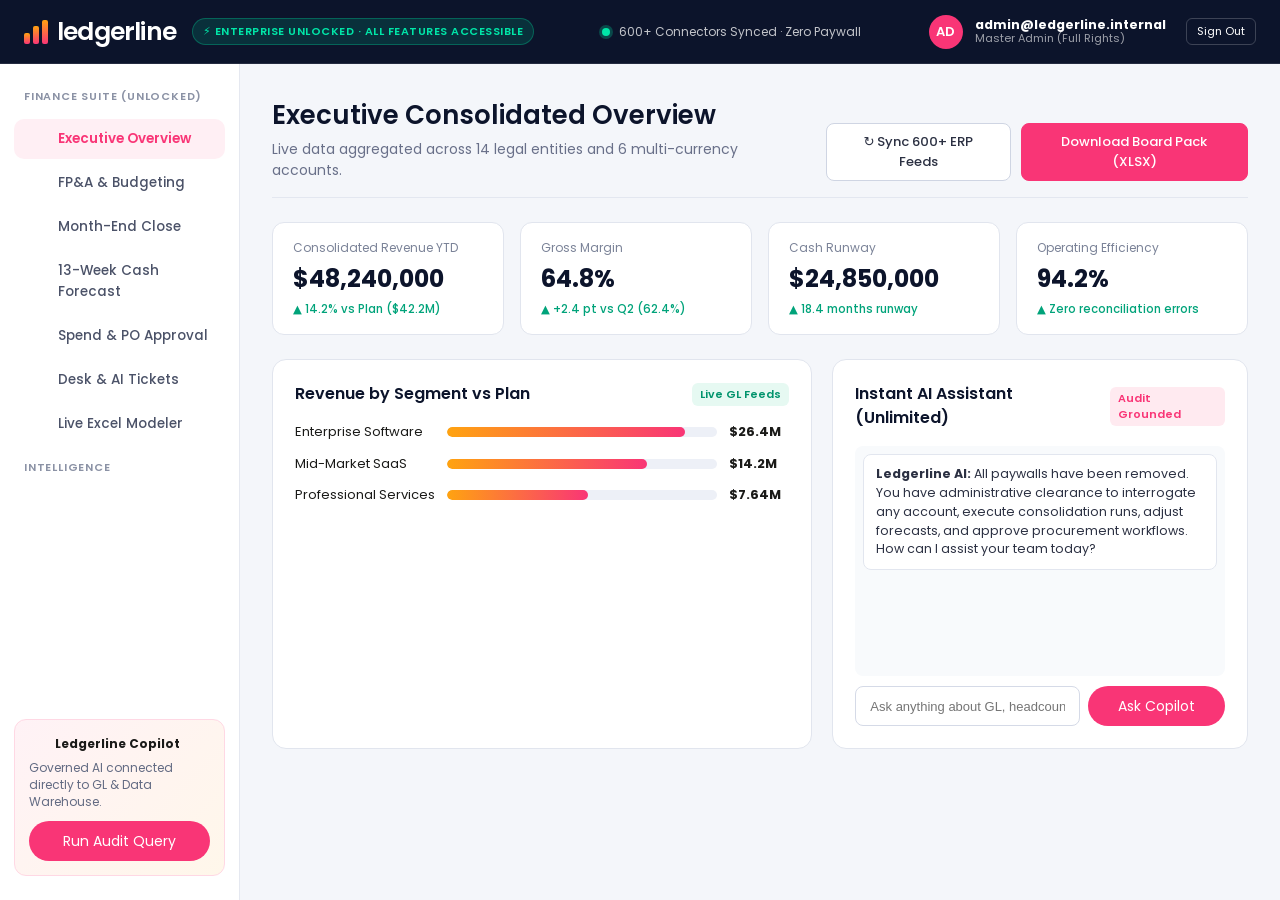
==== app.html @ 29e180e6 "Add full unlocked enterprise workspace without paywalls and provide direct instant login access" ====
<!DOCTYPE html>
<html lang="en">
<head>
  <meta charset="UTF-8" />
  <meta name="viewport" content="width=device-width, initial-scale=1" />
  <title>Ledgerline FinanceOS — Enterprise Workspace</title>
  <link rel="preconnect" href="https://fonts.googleapis.com" />
  <link rel="preconnect" href="https://fonts.gstatic.com" crossorigin />
  <link href="https://fonts.googleapis.com/css2?family=Poppins:wght@300;400;500;600;700&display=swap" rel="stylesheet" />
  <link rel="stylesheet" href="styles.css" />
  <link rel="stylesheet" href="app.css" />
</head>
<body class="app-page">

<!-- ============ APP TOP BAR ============ -->
<header class="app-topbar">
  <div class="app-topbar__left">
    <a href="index.html" class="logo logo--light">
      <span class="logo__mark" aria-hidden="true"><i></i><i></i><i></i></span>
      <span class="logo__word">ledgerline</span>
    </a>
    <span class="unlocked-pill">⚡ ENTERPRISE UNLOCKED · ALL FEATURES ACCESSIBLE</span>
  </div>
  <div class="app-topbar__center">
    <div class="live-status"><i class="pulse-dot"></i> 600+ Connectors Synced · Zero Paywall</div>
  </div>
  <div class="app-topbar__right">
    <div class="user-chip">
      <span class="user-chip__avatar">AD</span>
      <div class="user-chip__details">
        <strong id="userDisplayName">admin@ledgerline.internal</strong>
        <small>Master Admin (Full Rights)</small>
      </div>
      <button class="btn-logout" id="btnLogout" title="Switch User">Sign Out</button>
    </div>
  </div>
</header>

<!-- ============ APP CONTAINER ============ -->
<div class="app-shell">
  <!-- SIDEBAR -->
  <aside class="app-shell__sidebar">
    <div class="sidebar-section-title">FINANCE SUITE (UNLOCKED)</div>
    <ul class="nav-links">
      <li class="is-active" data-tab="overview">
        <svg class="ico"><use href="#i-grid"/></svg>
        <span>Executive Overview</span>
      </li>
      <li data-tab="fpa">
        <svg class="ico"><use href="#i-trend"/></svg>
        <span>FP&A & Budgeting</span>
      </li>
      <li data-tab="close">
        <svg class="ico"><use href="#i-checklist"/></svg>
        <span>Month-End Close</span>
      </li>
      <li data-tab="cash">
        <svg class="ico"><use href="#i-wallet"/></svg>
        <span>13-Week Cash Forecast</span>
      </li>
      <li data-tab="spend">
        <svg class="ico"><use href="#i-card"/></svg>
        <span>Spend & PO Approval</span>
      </li>
      <li data-tab="desk">
        <svg class="ico"><use href="#i-inbox"/></svg>
        <span>Desk & AI Tickets</span>
      </li>
      <li data-tab="excel">
        <svg class="ico"><use href="#i-table"/></svg>
        <span>Live Excel Modeler</span>
      </li>
    </ul>

    <div class="sidebar-section-title">INTELLIGENCE</div>
    <div class="ai-sidecard">
      <div class="ai-sidecard__header">
        <svg class="ico ico--pink"><use href="#i-spark"/></svg>
        <strong>Ledgerline Copilot</strong>
      </div>
      <p>Governed AI connected directly to GL & Data Warehouse.</p>
      <button class="btn btn--primary btn--sm btn--block" id="btnSideAiQuery">Run Audit Query</button>
    </div>
  </aside>

  <!-- MAIN WORKSPACE -->
  <main class="app-shell__content" id="appMainArea">

    <!-- TAB 1: EXECUTIVE OVERVIEW -->
    <section class="tab-panel is-active" id="panel-overview">
      <div class="panel-header">
        <div>
          <h2>Executive Consolidated Overview</h2>
          <p class="subtitle">Live data aggregated across 14 legal entities and 6 multi-currency accounts.</p>
        </div>
        <div class="panel-header__actions">
          <button class="action-btn" id="btnSimulateSync">↻ Sync 600+ ERP Feeds</button>
          <button class="action-btn action-btn--primary" id="btnExportBoardPack">Download Board Pack (XLSX)</button>
        </div>
      </div>

      <!-- KPI METRICS -->
      <div class="kpi-banner">
        <div class="kpi-card">
          <span class="kpi-card__label">Consolidated Revenue YTD</span>
          <div class="kpi-card__val" id="kpiRevenue">$48,240,000</div>
          <span class="kpi-card__delta up">▲ 14.2% vs Plan ($42.2M)</span>
        </div>
        <div class="kpi-card">
          <span class="kpi-card__label">Gross Margin</span>
          <div class="kpi-card__val" id="kpiMargin">64.8%</div>
          <span class="kpi-card__delta up">▲ +2.4 pt vs Q2 (62.4%)</span>
        </div>
        <div class="kpi-card">
          <span class="kpi-card__label">Cash Runway</span>
          <div class="kpi-card__val" id="kpiCash">$24,850,000</div>
          <span class="kpi-card__delta up">▲ 18.4 months runway</span>
        </div>
        <div class="kpi-card">
          <span class="kpi-card__label">Operating Efficiency</span>
          <div class="kpi-card__val">94.2%</div>
          <span class="kpi-card__delta up">▲ Zero reconciliation errors</span>
        </div>
      </div>

      <!-- WORKBENCH CARDS -->
      <div class="workbench-grid">
        <div class="dash-card">
          <div class="dash-card__header">
            <h3>Revenue by Segment vs Plan</h3>
            <span class="tag tag--green">Live GL Feeds</span>
          </div>
          <div class="chart-canvas" id="overviewChartArea">
            <div class="bar-row">
              <span>Enterprise Software</span>
              <div class="track"><div class="fill" style="width: 88%;"></div></div>
              <b>$26.4M</b>
            </div>
            <div class="bar-row">
              <span>Mid-Market SaaS</span>
              <div class="track"><div class="fill" style="width: 74%;"></div></div>
              <b>$14.2M</b>
            </div>
            <div class="bar-row">
              <span>Professional Services</span>
              <div class="track"><div class="fill" style="width: 52%;"></div></div>
              <b>$7.64M</b>
            </div>
          </div>
        </div>

        <div class="dash-card">
          <div class="dash-card__header">
            <h3>Instant AI Assistant (Unlimited)</h3>
            <span class="tag tag--pink">Audit Grounded</span>
          </div>
          <div class="copilot-box">
            <div class="copilot-box__history" id="copilotHistory">
              <div class="chat-msg chat-msg--assistant">
                <strong>Ledgerline AI:</strong> All paywalls have been removed. You have administrative clearance to interrogate any account, execute consolidation runs, adjust forecasts, and approve procurement workflows. How can I assist your team today?
              </div>
            </div>
            <form class="copilot-box__input" id="copilotForm">
              <input type="text" id="copilotPrompt" placeholder="Ask anything about GL, headcount, cash or margin variance..." />
              <button type="submit" class="btn btn--primary btn--sm">Ask Copilot</button>
            </form>
          </div>
        </div>
      </div>
    </section>

    <!-- TAB 2: FP&A -->
    <section class="tab-panel" id="panel-fpa">
      <div class="panel-header">
        <div>
          <h2>FP&A & Scenario Modeling</h2>
          <p class="subtitle">Run real-time what-if driver simulations without breaking Excel models.</p>
        </div>
        <div class="panel-header__actions">
          <button class="action-btn action-btn--primary" id="btnRunScenario">Run New Driver Scenario</button>
        </div>
      </div>

      <div class="dash-card">
        <h3>Driver-Based Scenario Engine</h3>
        <div class="scenario-controls">
          <div class="control-group">
            <label>Headcount Growth Rate: <b id="valHeadcount">15%</b></label>
            <input type="range" min="0" max="50" value="15" id="sliderHeadcount" />
          </div>
          <div class="control-group">
            <label>Enterprise Churn (Annual): <b id="valChurn">4.5%</b></label>
            <input type="range" min="1" max="15" value="4.5" step="0.5" id="sliderChurn" />
          </div>
          <div class="control-group">
            <label>CAC Payback Adjustment: <b id="valCac">9 Mo</b></label>
            <input type="range" min="3" max="24" value="9" id="sliderCac" />
          </div>
        </div>

        <div class="scenario-result-box" id="scenarioResultBox">
          <div class="res-item">
            <span>Projected Annual Net ARR:</span>
            <strong id="resArr">$54,200,000</strong>
          </div>
          <div class="res-item">
            <span>Estimated Ending Cash:</span>
            <strong id="resCash">$28,140,000</strong>
          </div>
          <div class="res-item">
            <span>EBITDA Margin:</span>
            <strong id="resEbitda" class="up">26.8%</strong>
          </div>
        </div>
      </div>
    </section>

    <!-- TAB 3: MONTH-END CLOSE -->
    <section class="tab-panel" id="panel-close">
      <div class="panel-header">
        <div>
          <h2>Month-End Close Command Center</h2>
          <p class="subtitle">Track task dependencies, automated balance reconciliation, and auditor signoffs.</p>
        </div>
        <button class="action-btn action-btn--primary" id="btnMarkAllClose">Approve All Pending Tasks</button>
      </div>

      <div class="dash-card">
        <div class="close-progress-bar">
          <div class="close-progress-bar__fill" id="closeBarFill" style="width: 82%;"></div>
        </div>
        <p class="close-status-text" id="closeStatusText"><strong>82% Completed</strong> — 41 of 50 activities reconciled</p>

        <table class="data-table" id="tableClose">
          <thead>
            <tr>
              <th>Task Description</th>
              <th>Owner</th>
              <th>System</th>
              <th>Status</th>
              <th>Action</th>
            </tr>
          </thead>
          <tbody>
            <tr>
              <td>Bank Account Reconciliation (JPMorgan & Barclays)</td>
              <td>Alex Morgan</td>
              <td>NetSuite / Plaid</td>
              <td><span class="badge-status badge-status--done">Reconciled</span></td>
              <td><button class="btn-tbl-action" disabled>Completed</button></td>
            </tr>
            <tr>
              <td>Intercompany Elimination Entry (#IC-2026-9)</td>
              <td>Elena Gomez</td>
              <td>Global ERP</td>
              <td><span class="badge-status badge-status--pending">Pending Signoff</span></td>
              <td><button class="btn-tbl-action btn-approve-task">Sign Off</button></td>
            </tr>
            <tr>
              <td>Deferred Revenue Waterfalls & Recognition</td>
              <td>Sarah Jenkins</td>
              <td>Salesforce Billing</td>
              <td><span class="badge-status badge-status--pending">Review Needed</span></td>
              <td><button class="btn-tbl-action btn-approve-task">Sign Off</button></td>
            </tr>
            <tr>
              <td>Fixed Assets & Depreciation Posting</td>
              <td>David Chen</td>
              <td>Workday</td>
              <td><span class="badge-status badge-status--done">Reconciled</span></td>
              <td><button class="btn-tbl-action" disabled>Completed</button></td>
            </tr>
          </tbody>
        </table>
      </div>
    </section>

    <!-- TAB 4: 13-WEEK CASH -->
    <section class="tab-panel" id="panel-cash">
      <div class="panel-header">
        <div>
          <h2>13-Week Direct Cash Flow Forecast</h2>
          <p class="subtitle">Daily aggregated bank balances with predictive AR/AP liquidation schedules.</p>
        </div>
        <button class="action-btn" id="btnSyncBanks">Refresh Open Banking Feeds</button>
      </div>

      <div class="dash-card">
        <table class="data-table">
          <thead>
            <tr>
              <th>Entity / Bank Account</th>
              <th>Currency</th>
              <th>Available Cash</th>
              <th>Week +4 Projected</th>
              <th>Week +13 Projected</th>
            </tr>
          </thead>
          <tbody>
            <tr>
              <td>US Operating Account (JPMorgan Chase)</td>
              <td>USD</td>
              <td>$14,210,000</td>
              <td>$15,800,000</td>
              <td>$18,450,000</td>
            </tr>
            <tr>
              <td>UK & EMEA Treasury (Barclays Commercial)</td>
              <td>GBP (£)</td>
              <td>£5,420,000</td>
              <td>£5,180,000</td>
              <td>£6,100,000</td>
            </tr>
            <tr>
              <td>APAC Operational Clearing (HSBC SG)</td>
              <td>SGD</td>
              <td>$4,150,000</td>
              <td>$4,300,000</td>
              <td>$4,800,000</td>
            </tr>
            <tr class="highlight-row">
              <td><strong>Consolidated Net Liquidity</strong></td>
              <td><strong>USD Equivalent</strong></td>
              <td><strong>$24,850,000</strong></td>
              <td><strong>$26,240,000</strong></td>
              <td><strong>$30,120,000</strong></td>
            </tr>
          </tbody>
        </table>
      </div>
    </section>

    <!-- TAB 5: SPEND & POs -->
    <section class="tab-panel" id="panel-spend">
      <div class="panel-header">
        <div>
          <h2>Spend Management & PO Control</h2>
          <p class="subtitle">Real-time budget impact check before procurement commits funds.</p>
        </div>
        <button class="action-btn action-btn--primary" id="btnCreatePO">+ Create Purchase Requisition</button>
      </div>

      <div class="dash-card">
        <table class="data-table" id="tableSpend">
          <thead>
            <tr>
              <th>Requisition / Vendor</th>
              <th>Department</th>
              <th>Amount</th>
              <th>Budget Impact</th>
              <th>Approval</th>
            </tr>
          </thead>
          <tbody>
            <tr>
              <td>AWS Annual Reserved Instances Renewal</td>
              <td>Infrastructure</td>
              <td>$84,000</td>
              <td>72% of Q4 Allocation</td>
              <td><button class="action-btn action-btn--sm btn-po-approve">Approve PO</button></td>
            </tr>
            <tr>
              <td>Dreamforce 2026 Sponsorship Package</td>
              <td>Marketing</td>
              <td>$28,500</td>
              <td>91% of Q4 Allocation</td>
              <td><button class="action-btn action-btn--sm btn-po-approve">Approve PO</button></td>
            </tr>
            <tr>
              <td>MacBook Pro M-Series Engineering Refresh (12 units)</td>
              <td>IT Systems</td>
              <td>$29,400</td>
              <td>45% of Q4 Allocation</td>
              <td><button class="action-btn action-btn--sm btn-po-approve">Approve PO</button></td>
            </tr>
          </tbody>
        </table>
      </div>
    </section>

    <!-- TAB 6: DESK -->
    <section class="tab-panel" id="panel-desk">
      <div class="panel-header">
        <div>
          <h2>Ledgerline Desk (AI Finance Service Desk)</h2>
          <p class="subtitle">Incoming stakeholder requests auto-mapped to GL data with pre-drafted replies.</p>
        </div>
      </div>

      <div class="dash-card">
        <div class="ticket-view">
          <div class="ticket-list">
            <div class="ticket-item is-selected" data-ticket="1">
              <strong>#T-1082: Travel Budget for Sales EMEA</strong>
              <small>From: Maya Lin · 12 mins ago</small>
            </div>
            <div class="ticket-item" data-ticket="2">
              <strong>#T-1083: Vendor Payment Confirmation #8821</strong>
              <small>From: CloudScale Inc · 40 mins ago</small>
            </div>
            <div class="ticket-item" data-ticket="3">
              <strong>#T-1084: Q4 Headcount Quota Status</strong>
              <small>From: VP Engineering · 2 hours ago</small>
            </div>
          </div>
          <div class="ticket-detail" id="ticketDetailArea">
            <h3>#T-1082: Travel Budget for Sales EMEA</h3>
            <p><strong>Query:</strong> "Hey finance team, can I get a breakdown of our EMEA sales travel burn through Q3 so far?"</p>
            <div class="ai-draft-box">
              <span class="ai-draft-badge"><svg class="ico"><use href="#i-spark"/></svg> AI-Drafted Response (Grounded in NetSuite GL)</span>
              <p>Hi Maya, your EMEA Sales travel expenditure through Q3 is <strong>$142,380</strong>, which represents <strong>94% of planned pacing</strong>. The largest drivers were the London executive retreat ($38K) and Munich conference attendance ($27K). Your remaining budget balance through year-end is <strong>$57,620</strong>.</p>
              <button class="btn btn--primary btn--sm" id="btnSendTicket">Approve & Send to Slack/Email</button>
            </div>
          </div>
        </div>
      </div>
    </section>

    <!-- TAB 7: LIVE EXCEL MODELER -->
    <section class="tab-panel" id="panel-excel">
      <div class="panel-header">
        <div>
          <h2>Excel Live Bi-Directional Modeling</h2>
          <p class="subtitle">Edit values directly below to demonstrate bi-directional sync with the cloud ledger.</p>
        </div>
        <button class="action-btn action-btn--primary" id="btnSimulateExcelSave">Commit Changes to Ledger</button>
      </div>

      <div class="dash-card">
        <div class="excel-sim-grid">
          <div class="grid-row grid-row--header">
            <div>Line Item</div>
            <div>Actual (Q1)</div>
            <div>Actual (Q2)</div>
            <div>Forecast (Q3)</div>
            <div>Forecast (Q4)</div>
            <div>Variance</div>
          </div>
          <div class="grid-row">
            <div>Enterprise Subscriptions</div>
            <div><input type="text" value="$9,800,000" class="xl-cell" /></div>
            <div><input type="text" value="$10,400,000" class="xl-cell" /></div>
            <div><input type="text" value="$11,800,000" class="xl-cell" /></div>
            <div><input type="text" value="$13,200,000" class="xl-cell" /></div>
            <div class="up">+14.2%</div>
          </div>
          <div class="grid-row">
            <div>Professional Services</div>
            <div><input type="text" value="$1,200,000" class="xl-cell" /></div>
            <div><input type="text" value="$1,500,000" class="xl-cell" /></div>
            <div><input type="text" value="$1,650,000" class="xl-cell" /></div>
            <div><input type="text" value="$1,800,000" class="xl-cell" /></div>
            <div class="up">+5.8%</div>
          </div>
          <div class="grid-row">
            <div>Sales & Marketing Spend</div>
            <div><input type="text" value="($3,400,000)" class="xl-cell" /></div>
            <div><input type="text" value="($3,800,000)" class="xl-cell" /></div>
            <div><input type="text" value="($4,100,000)" class="xl-cell" /></div>
            <div><input type="text" value="($4,200,000)" class="xl-cell" /></div>
            <div class="down">-2.1%</div>
          </div>
        </div>
      </div>
    </section>

  </main>
</div>

<!-- ============ TOAST NOTIFICATION ============ -->
<div class="toast" id="appToast">Operation Successful</div>

<script src="app.js"></script>
</body>
</html>
---- styles.css ----
/* ==========================================================================
   Ledgerline — FinanceOS style landing page
   ========================================================================== */
:root {
  --pink: #f93576;
  --pink-dark: #c90345;
  --orange: #ffa310;
  --navy: #0c142b;
  --navy-2: #0d142a;
  --ink: #1a1a18;
  --muted: #5a5a6e;
  --cream: #fff9ec;
  --line: #e9e9e9;
  --font: "Poppins", system-ui, -apple-system, "Segoe UI", Roboto, "Helvetica Neue", Arial, sans-serif;
}

*, *::before, *::after { box-sizing: border-box; }
html { scroll-behavior: smooth; }
body { margin: 0; font-family: var(--font); color: var(--ink); background: #fff; -webkit-font-smoothing: antialiased; line-height: 1.5; }
img { max-width: 100%; display: block; }
a { color: inherit; }
button { font-family: inherit; }
h1, h2, h3 { font-weight: 400; }

.container { max-width: 1280px; margin: 0 auto; padding-inline: clamp(20px, 5vw, 80px); }
.skip-link { position: absolute; left: -9999px; top: 8px; background: #fff; padding: 8px 14px; z-index: 2000; }
.skip-link:focus { left: 8px; }

.ico { width: 20px; height: 20px; fill: none; stroke: currentColor; stroke-width: 2; stroke-linecap: round; stroke-linejoin: round; flex-shrink: 0; }
.ico--sm { width: 14px; height: 14px; }
.ico--pink { color: var(--pink); }
.muted { color: #8a8a99; font-size: 11px; }
.up { color: #00a37a; }
.down { color: #e5484d; }
.accent { color: var(--pink); }

/* ---------- Logo ---------- */
.logo { display: inline-flex; align-items: center; gap: 9px; text-decoration: none; color: var(--navy); }
.logo__mark { display: inline-flex; align-items: flex-end; gap: 3px; height: 24px; }
.logo__mark i { display: block; width: 6px; border-radius: 2px; background: linear-gradient(180deg, var(--orange), var(--pink)); }
.logo__mark i:nth-child(1) { height: 45%; }
.logo__mark i:nth-child(2) { height: 75%; }
.logo__mark i:nth-child(3) { height: 100%; }
.logo__mark--sm { height: 14px; gap: 2px; }
.logo__mark--sm i { width: 4px; }
.logo__word { font-size: 25px; font-weight: 600; letter-spacing: -.8px; }
.logo--light { color: #fff; }

/* ---------- Buttons ---------- */
.btn { display: inline-flex; align-items: center; justify-content: center; gap: 14px; border-radius: 55px; font-size: 16px; line-height: 1.3; min-width: 206px; text-decoration: none; cursor: pointer; transition: transform .3s ease, box-shadow .3s ease, background-color .3s ease, border-color .3s ease; border: 0; }
.btn--primary { background: var(--pink); color: #fff; padding: 14px 32px; }
.btn--primary .ico { transition: transform .3s ease; }
.btn--primary:hover { transform: translateY(-2px); box-shadow: 0 10px 24px -6px rgba(249, 53, 118, .5); }
.btn--primary:hover .ico { transform: translateX(4px); }
.btn--secondary { background: transparent; color: #fff; border: 1px solid rgba(255,255,255,.5); padding: 13px 32px; }
.btn--secondary:hover { background: rgba(255,255,255,.08); border-color: #fff; transform: translateY(-2px); }
.btn--sm { min-width: 0; font-size: 14px; padding: 11px 30px; gap: 8px; }
.btn--block { width: 100%; }

.pill-link { display: inline-flex; align-items: center; gap: 8px; padding: 9px 24px; border: 1px solid var(--pink); border-radius: 9999px; color: var(--pink); font-size: 16px; line-height: 1.6; text-decoration: none; transition: background-color .2s ease, color .2s ease; }
.pill-link:hover { background: var(--pink); color: #fff; }

.dots { display: inline-flex; gap: 6px; }
.dots i { width: 10px; height: 10px; border-radius: 50%; background: #ff5f57; }
.dots i:nth-child(2) { background: #febc2e; }
.dots i:nth-child(3) { background: #28c840; }

/* ==========================================================================
   HEADER
   ========================================================================== */
.site-header { position: sticky; top: 0; z-index: 999; background: #fff; transition: box-shadow .25s ease; }
.site-header.is-scrolled { box-shadow: 0 2px 7px 0 rgba(133, 136, 156, .25); }
.header__inner { display: flex; align-items: center; gap: 24px; height: 76px; }
.main-nav { flex: 1; display: flex; justify-content: center; }
.nav-menu { list-style: none; margin: 0; padding: 0; display: flex; gap: 4px; }
.nav-item { position: relative; }
.nav-link { display: inline-flex; align-items: center; gap: 4px; padding: 26px 14px; font-size: 15px; color: var(--navy); text-decoration: none; background: none; border: 0; cursor: pointer; transition: color .2s; }
.nav-link .ico { width: 14px; height: 14px; transition: transform .2s; }
.nav-item:hover > .nav-link, .nav-item:focus-within > .nav-link { color: var(--pink); }
.nav-item:hover > .nav-link .ico, .nav-item:focus-within > .nav-link .ico { transform: rotate(180deg); }

.mega { position: absolute; top: calc(100% - 6px); left: 50%; transform: translate(-50%, 8px); opacity: 0; visibility: hidden; transition: opacity .2s ease, transform .2s ease, visibility .2s; background: #fff; border-radius: 18px; box-shadow: 0 24px 60px -12px rgba(12, 20, 43, .22), 0 0 0 1px rgba(12,20,43,.05); padding: 28px; display: flex; gap: 36px; z-index: 50; }
.nav-item:hover > .mega, .nav-item:focus-within > .mega { opacity: 1; visibility: visible; transform: translate(-50%, 0); }
.mega__col { min-width: 220px; }
.mega__col--wide ul { display: grid; grid-template-columns: repeat(2, minmax(220px, 1fr)); column-gap: 12px; }
.mega__title { font-size: 12px; text-transform: uppercase; letter-spacing: 1px; color: #9a9a93; margin: 0 0 12px 10px; font-weight: 500; }
.mega ul { list-style: none; margin: 0; padding: 0; }
.mega a { display: flex; align-items: center; gap: 12px; padding: 9px 10px; border-radius: 10px; text-decoration: none; color: var(--navy); font-size: 14px; transition: background-color .15s; }
.mega a:hover { background: #fff4f7; }
.mega a:hover .mega__ico { background: var(--pink); color: #fff; }
.mega__ico { width: 34px; height: 34px; border-radius: 9px; background: #fff0f5; color: var(--pink); display: grid; place-items: center; flex-shrink: 0; transition: background-color .15s, color .15s; }
.mega__ico .ico { width: 18px; height: 18px; }
.mega__txt { display: flex; flex-direction: column; }
.mega__txt small { color: #7a7a86; font-size: 12px; line-height: 1.4; margin-top: 2px; max-width: 250px; }

.header__actions { display: flex; align-items: center; gap: 14px; }
.icon-btn { width: 40px; height: 40px; border-radius: 50%; border: 0; background: transparent; color: var(--navy); display: grid; place-items: center; cursor: pointer; transition: background-color .2s; }
.icon-btn:hover { background: #f4f4f7; }
.search { position: relative; display: flex; align-items: center; }
.search__form { position: absolute; right: 44px; width: 0; overflow: hidden; transition: width .3s ease; }
.search.is-open .search__form { width: 220px; }
.search__form input { width: 220px; border: 1px solid #ddd; border-radius: 999px; padding: 9px 16px; font-family: inherit; font-size: 14px; outline: none; }
.search__form input:focus { border-color: var(--pink); }
.login-link { font-size: 15px; color: var(--navy); text-decoration: none; }
.login-link:hover { color: var(--pink); }
.btn-demo { background: var(--pink); color: #fff; text-decoration: none; padding: 10px 22px; border-radius: 999px; font-size: 14px; white-space: nowrap; transition: background-color .2s, transform .2s; }
.btn-demo:hover { background: var(--pink-dark); transform: translateY(-1px); }
.menu-toggle { display: none; }
.nav-mobile-actions { display: none; }

/* ==========================================================================
   HERO
   ========================================================================== */
.hero { background: #fff; text-align: center; overflow: hidden; }
.hero__dark { --mx: -300px; --my: -300px; --glow: 0; position: relative; isolation: isolate; background: var(--navy); padding-top: 20px; }
.hero__dark::before { content: ""; position: absolute; inset: 0; pointer-events: none; z-index: 0; background-image: radial-gradient(circle, rgba(255,255,255,.12) 1px, transparent 1.3px); background-size: 15px 15px; }
.hero__glow { position: absolute; inset: 0; pointer-events: none; z-index: 0; opacity: var(--glow); transition: opacity .4s ease;
  -webkit-mask: radial-gradient(circle, #000 1.3px, transparent 1.7px) top left / 15px 15px repeat;
          mask: radial-gradient(circle, #000 1.3px, transparent 1.7px) top left / 15px 15px repeat; }
.hero__glow-plus, .hero__glow-cross { position: absolute; inset: 0;
  -webkit-mask: radial-gradient(ellipse var(--arm) var(--thick) at var(--mx) var(--my), #000 0, rgba(0,0,0,.45) 55%, transparent 80%), radial-gradient(ellipse var(--thick) var(--arm) at var(--mx) var(--my), #000 0, rgba(0,0,0,.45) 55%, transparent 80%);
          mask: radial-gradient(ellipse var(--arm) var(--thick) at var(--mx) var(--my), #000 0, rgba(0,0,0,.45) 55%, transparent 80%), radial-gradient(ellipse var(--thick) var(--arm) at var(--mx) var(--my), #000 0, rgba(0,0,0,.45) 55%, transparent 80%); }
.hero__glow-plus { --arm: 105px; --thick: 26px; }
.hero__glow-cross { --arm: 64px; --thick: 22px; transform: rotate(45deg); transform-origin: var(--mx) var(--my); }
.hero__glow-arm { position: absolute; inset: 0; display: block; background: linear-gradient(90deg, rgba(249,53,118,.95), rgba(255,163,16,.95), rgba(249,53,118,.95)); }

.hero__inner { position: relative; z-index: 1; padding-top: 56px; }
.hero__eyebrow { color: var(--pink); font-size: 14px; font-weight: 600; letter-spacing: .2px; margin: 0 0 16px; }
.hero__title { color: #fff; font-size: 64px; font-weight: 400; line-height: 1.04; margin: 0 auto; max-width: 720px; letter-spacing: -1.2px; }
.hero__subhead { color: rgba(255,255,255,.85); font-size: 17px; line-height: 1.4; margin: 16px auto 0; max-width: 576px; }
.hero__cta-wrap { display: flex; flex-wrap: wrap; justify-content: center; align-items: center; gap: 16px; margin-top: 40px; }

.trust-badges { display: flex; flex-wrap: wrap; align-items: center; justify-content: center; gap: 40px; margin-top: 40px; }
.trust-badges--left { justify-content: flex-start; gap: 24px; margin-top: 28px; }
.trust-badge { display: flex; align-items: center; gap: 10px; }
.tb-logo { display: inline-flex; align-items: center; gap: 6px; color: #fff; font-weight: 600; font-size: 15px; }
.tb-logo--g2 { width: 34px; height: 34px; border-radius: 50%; background: #ff492c; justify-content: center; font-size: 14px; font-weight: 700; }
.tb-meta { display: flex; flex-direction: column; align-items: flex-start; gap: 2px; }
.tb-text { color: rgba(255,255,255,.85); font-size: 12px; line-height: 1.3; }
.tb-stars { display: inline-flex; gap: 1px; }
.tb-stars .ico { width: 13px; height: 13px; color: #ffb21d; }
.tb-stars .ico.half { color: rgba(255,255,255,.3); }
.trust-badge--ms { gap: 8px; }
.ms-squares { display: grid; grid-template-columns: 11px 11px; gap: 2px; }
.ms-squares i { width: 11px; height: 11px; background: #f25022; }
.ms-squares i:nth-child(2) { background: #7fba00; }
.ms-squares i:nth-child(3) { background: #00a4ef; }
.ms-squares i:nth-child(4) { background: #ffb900; }
.ms-text { display: flex; flex-direction: column; text-align: left; color: #fff; line-height: 1.1; }
.ms-text b { font-weight: 600; font-size: 14px; }
.ms-text small { font-size: 10px; color: rgba(255,255,255,.75); }

.hero__tour { position: relative; z-index: 1; margin-top: 56px; padding-bottom: 8px; background: linear-gradient(180deg, transparent 0, transparent 17%, #fff 17%); }
.hero__tour-wrap { position: relative; max-width: 92%; margin: 0 auto; border-radius: 14px; transition: transform .35s cubic-bezier(.2,.7,.2,1); }
.hero__tour-btn { position: absolute; left: 50%; top: 50%; transform: translate(-50%, -50%); box-shadow: 0 2.5px 11px rgba(0,0,0,.15); z-index: 3; }
.hero__tour-btn::before { content: ""; position: absolute; inset: -6px; border-radius: 999px; border: 2px solid rgba(249,53,118,.6); opacity: 0; z-index: -1; animation: tour-pulse 2.4s ease-out infinite; }
.hero__tour-wrap:hover .hero__tour-btn, .hero__tour-btn:hover { transform: translate(-50%, calc(-50% - 2px)); }
.hero__tour-wrap:hover .app { filter: saturate(.9) brightness(.97); }
@keyframes tour-pulse { 0% { opacity: .55; transform: scale(.92); } 70% { opacity: 0; transform: scale(1.18); } 100% { opacity: 0; } }

/* ---------- App mockup ---------- */
.app { background: #fff; border-radius: 14px; overflow: hidden; text-align: left; box-shadow: 0 30px 80px -20px rgba(12,20,43,.45), 0 0 0 1px rgba(12,20,43,.08); transition: filter .3s; font-size: 12px; }
.app__bar { display: flex; align-items: center; gap: 16px; height: 38px; padding: 0 16px; background: #f4f5f8; border-bottom: 1px solid #e7e8ee; }
.app__url { flex: 1; max-width: 420px; margin: 0 auto; background: #fff; border: 1px solid #e3e4ea; border-radius: 6px; padding: 3px 12px; font-size: 11px; color: #7a7d8c; text-align: center; white-space: nowrap; overflow: hidden; text-overflow: ellipsis; }
.app__body { display: grid; grid-template-columns: 190px 1fr; min-height: 560px; }
.app__side { background: var(--navy); color: rgba(255,255,255,.75); padding: 18px 12px; display: flex; flex-direction: column; }
.app__brand { display: flex; align-items: center; gap: 8px; color: #fff; font-weight: 600; font-size: 14px; padding: 0 8px 18px; }
.app__side ul { list-style: none; margin: 0; padding: 0; display: flex; flex-direction: column; gap: 2px; }
.app__side li { display: flex; align-items: center; gap: 10px; padding: 9px 10px; border-radius: 8px; font-size: 12.5px; }
.app__side li .ico { width: 16px; height: 16px; }
.app__side li.is-active { background: rgba(249,53,118,.16); color: #fff; }
.app__side li.is-active .ico { color: var(--pink); }
.app__side-ai { margin-top: auto; display: flex; align-items: center; gap: 8px; padding: 10px; border-radius: 10px; background: linear-gradient(90deg, rgba(249,53,118,.25), rgba(255,163,16,.18)); color: #fff; font-size: 12px; }
.app__side-ai .ico { width: 16px; height: 16px; }
.app__main { background: #f7f8fb; padding: 18px 20px; display: flex; flex-direction: column; gap: 14px; min-width: 0; }
.app__head { display: flex; justify-content: space-between; align-items: flex-end; gap: 12px; flex-wrap: wrap; }
.app__crumb { color: #8a8d9c; font-size: 11px; }
.app__title { font-size: 19px; font-weight: 500; color: var(--navy); }
.app__title span { font-size: 12px; color: #8a8d9c; font-weight: 400; margin-left: 6px; }
.app__filters { display: flex; gap: 6px; flex-wrap: wrap; }
.chip { background: #fff; border: 1px solid #e3e4ea; border-radius: 999px; padding: 4px 11px; font-size: 11px; color: #4a4f5a; }
.chip--pink { border-color: rgba(249,53,118,.4); color: var(--pink); background: #fff4f7; }
.kpis { display: grid; grid-template-columns: repeat(4, 1fr); gap: 12px; }
.kpi { position: relative; background: #fff; border: 1px solid #eceef3; border-radius: 12px; padding: 12px 14px 34px; display: flex; flex-direction: column; gap: 2px; overflow: hidden; }
.kpi__l { color: #8a8d9c; font-size: 11px; }
.kpi b { font-size: 20px; font-weight: 600; color: var(--navy); }
.kpi em { font-style: normal; font-size: 11px; font-weight: 500; }
.spark { position: absolute; left: 0; right: 0; bottom: 0; width: 100%; height: 30px; }
.spark polyline { fill: none; stroke: var(--pink); stroke-width: 2; vector-effect: non-scaling-stroke; }
.app__grid { display: grid; grid-template-columns: 1.6fr 1fr; gap: 12px; flex: 1; }
.panel { background: #fff; border: 1px solid #eceef3; border-radius: 12px; padding: 14px; display: flex; flex-direction: column; min-width: 0; }
.panel__head { display: flex; justify-content: space-between; align-items: center; margin-bottom: 10px; gap: 8px; }
.panel__head b { font-weight: 600; font-size: 12.5px; color: var(--navy); display: inline-flex; align-items: center; gap: 6px; }
.panel__head b .ico { width: 15px; height: 15px; }
.legend { display: inline-flex; align-items: center; gap: 6px; font-size: 10.5px; color: #8a8d9c; }
.lg { width: 8px; height: 8px; border-radius: 2px; display: inline-block; }
.lg--a { background: var(--pink); }
.lg--b { background: #d9dbe4; margin-left: 6px; }
.bars { flex: 1; display: flex; align-items: flex-end; gap: 8px; min-height: 150px; padding-top: 6px; border-bottom: 1px solid #eceef3; }
.bars .bar-g { flex: 1; display: flex; flex-direction: column; align-items: center; gap: 4px; height: 100%; justify-content: flex-end; }
.bars .bar-pair { display: flex; align-items: flex-end; gap: 2px; width: 100%; height: 100%; justify-content: center; }
.bars .bar-pair i { width: 42%; max-width: 12px; border-radius: 3px 3px 0 0; background: var(--pink); transform-origin: bottom; animation: grow .9s cubic-bezier(.2,.7,.2,1) backwards; }
.bars .bar-pair i.b { background: #d9dbe4; }
.bars .bar-g span { font-size: 9.5px; color: #9a9caa; }
@keyframes grow { from { transform: scaleY(0); } }
.donut-wrap { display: flex; align-items: center; gap: 16px; flex: 1; }
.donut { width: 110px; height: 110px; border-radius: 50%; flex-shrink: 0; display: grid; place-items: center; background: conic-gradient(#f93576 0 38%, #ffa310 38% 65%, #578aff 65% 86%, #00b386 86% 100%); position: relative; }
.donut::after { content: ""; position: absolute; inset: 18px; background: #fff; border-radius: 50%; }
.donut span { position: relative; z-index: 1; font-weight: 600; font-size: 13px; color: var(--navy); }
.donut-legend { list-style: none; margin: 0; padding: 0; display: flex; flex-direction: column; gap: 7px; font-size: 11.5px; color: #4a4f5a; flex: 1; }
.donut-legend li { display: flex; align-items: center; gap: 7px; }
.donut-legend i { width: 9px; height: 9px; border-radius: 3px; }
.donut-legend b { margin-left: auto; font-weight: 600; color: var(--navy); }
.mini-table { width: 100%; border-collapse: collapse; font-size: 11.5px; }
.mini-table th { text-align: left; font-weight: 500; color: #8a8d9c; padding: 5px 6px; border-bottom: 1px solid #eceef3; }
.mini-table td { padding: 6px; border-bottom: 1px solid #f2f3f6; color: #33384a; }
.mini-table th:not(:first-child), .mini-table td:not(:first-child) { text-align: right; }
.chat { display: flex; flex-direction: column; gap: 8px; }
.msg { border-radius: 12px; padding: 9px 12px; font-size: 12px; line-height: 1.5; max-width: 92%; }
.msg--user { align-self: flex-end; background: var(--navy); color: #fff; border-bottom-right-radius: 4px; }
.msg--ai { align-self: flex-start; background: #f5f6f9; color: #2a2f40; border-bottom-left-radius: 4px; }
.msg--ai ul { margin: 4px 0 4px; padding-left: 16px; }
.src { display: block; color: #8a8d9c; font-size: 10.5px; margin-top: 4px; }

/* ==========================================================================
   LOGOS MARQUEE
   ========================================================================== */
.logos { padding: 32px 0 60px; background: #fff; }
.logos__eyebrow { text-align: center; color: #9a9a93; font-size: 14px; margin: 0 0 24px; }
.marquee { position: relative; overflow: hidden; width: 100%; -webkit-mask-image: linear-gradient(90deg, transparent, #000 8%, #000 92%, transparent); mask-image: linear-gradient(90deg, transparent, #000 8%, #000 92%, transparent); }
.marquee__track { display: flex; width: max-content; animation: marquee 34s linear infinite; }
.marquee:hover .marquee__track { animation-play-state: paused; }
.marquee__set { display: flex; align-items: center; flex-shrink: 0; }
.wordmark { margin: 0 44px; color: #5f6170; opacity: .7; font-size: 22px; white-space: nowrap; display: inline-flex; align-items: center; gap: 8px; transition: opacity .2s; user-select: none; }
.wordmark:hover { opacity: 1; }
.wordmark .wm-dot { width: 22px; height: 22px; border-radius: 6px; background: currentColor; opacity: .85; }
.wordmark .wm-ring { width: 22px; height: 22px; border-radius: 50%; border: 4px solid currentColor; }
@keyframes marquee { from { transform: translateX(0); } to { transform: translateX(-50%); } }

/* ==========================================================================
   EXCEL
   ========================================================================== */
.excel { padding: 60px 0; }
.excel__inner { display: grid; grid-template-columns: minmax(0, 460px) minmax(0, 700px); justify-content: space-between; align-items: center; gap: 48px; }
.excel__h { color: var(--navy); font-size: 40px; line-height: 1.2; letter-spacing: -.8px; margin: 0; }
.excel__body { color: var(--navy); font-size: 16px; line-height: 1.6; margin: 30px 0 28px; }
.excel .pill-link { padding: 10px 25px; }
.excel__media { aspect-ratio: 16 / 10.5; border-radius: 13px; overflow: hidden; box-shadow: 0 24px 60px -24px rgba(12,20,43,.35), 0 0 0 1px rgba(12,20,43,.07); }
.xl { height: 100%; display: flex; flex-direction: column; background: #fff; font-size: 11px; }
.xl__title { background: #1e7145; color: #fff; display: flex; align-items: center; gap: 14px; padding: 8px 14px; font-size: 11.5px; }
.xl__ribbon { display: flex; gap: 2px; background: #f3f3f3; border-bottom: 1px solid #ddd; padding: 0 8px; }
.xl__ribbon span { padding: 7px 10px; color: #444; }
.xl__ribbon span.is-active { color: var(--pink); border-bottom: 2px solid var(--pink); font-weight: 600; background: #fff; }
.xl__formula { display: flex; align-items: center; gap: 10px; padding: 5px 10px; border-bottom: 1px solid #ddd; }
.xl__formula b { font-style: italic; color: #777; font-weight: 500; }
.xl__formula code { font-family: Consolas, Menlo, monospace; font-size: 11px; color: #1e7145; white-space: nowrap; overflow: hidden; text-overflow: ellipsis; }
.xl__body { flex: 1; display: grid; grid-template-columns: 1fr 190px; min-height: 0; }
.xl__sheet { overflow: hidden; display: grid; grid-template-columns: 26px 1.6fr repeat(4, 1fr); grid-auto-rows: 22px; font-variant-numeric: tabular-nums; }
.xl__sheet > div { border-right: 1px solid #e6e6e6; border-bottom: 1px solid #e6e6e6; padding: 0 6px; display: flex; align-items: center; white-space: nowrap; overflow: hidden; color: #222; }
.xl__sheet .h { background: #f3f3f3; color: #666; justify-content: center; font-size: 10px; }
.xl__sheet .n { justify-content: flex-end; }
.xl__sheet .b { font-weight: 600; }
.xl__sheet .sel { outline: 2px solid #1e7145; outline-offset: -2px; background: #eaf5ee; }
.xl__sheet .hdr { background: var(--navy); color: #fff; font-weight: 500; }
.xl__sheet .live { color: var(--pink); }
.xl__addin { border-left: 1px solid #ddd; background: #fafafa; padding: 12px; display: flex; flex-direction: column; gap: 10px; }
.xl__addin-head { display: flex; align-items: center; gap: 7px; font-weight: 600; font-size: 13px; color: var(--navy); }
.xl__refresh { background: var(--pink); color: #fff; border: 0; border-radius: 999px; padding: 7px 12px; font-size: 11.5px; cursor: pointer; }
.xl__refresh.spin { animation: pulse-btn .8s ease; }
@keyframes pulse-btn { 50% { transform: scale(.95); opacity: .7; } }
.xl__sync { margin: 0; color: #6a6a75; display: flex; align-items: center; gap: 6px; }
.xl__sync i { width: 7px; height: 7px; border-radius: 50%; background: #28c840; box-shadow: 0 0 0 3px rgba(40,200,64,.2); }
.xl__sources { list-style: none; margin: 0; padding: 0; display: flex; flex-direction: column; gap: 6px; }
.xl__sources li { display: flex; align-items: center; gap: 6px; background: #fff; border: 1px solid #eee; border-radius: 7px; padding: 6px 8px; }
.xl__sources .ico { width: 13px; height: 13px; color: #00a37a; }
.xl__audit { margin-top: auto; color: #8a8a95; font-size: 10.5px; border-top: 1px dashed #ddd; padding-top: 8px; }

/* ==========================================================================
   SOLUTION TABS
   ========================================================================== */
.solution { padding: 60px 0; }
.solution__head { max-width: 760px; margin: 0 auto; text-align: center; }
.solution__h { color: var(--navy); font-size: 50px; line-height: 1.12; letter-spacing: -.8px; margin: 0; }
.solution__copy { color: rgba(12,18,45,.72); font-size: 17px; line-height: 1.65; margin: 22px auto 0; }
.sx { display: flex; flex-direction: column; align-items: center; }
.sx__menu { display: inline-flex; gap: 4px; padding: 7px; margin: 70px auto 44px; background: #fff; border-radius: 999px; box-shadow: 0 6px 20px rgba(0,0,0,.12), 0 0 0 1px rgba(12,20,43,.04); max-width: 100%; overflow-x: auto; scrollbar-width: none; }
.sx__tab { display: inline-flex; align-items: center; gap: 10px; flex-shrink: 0; padding: 13px 24px; border: 0; border-radius: 999px; background: transparent; color: #5e5b53; font-size: 18px; font-weight: 500; letter-spacing: -.2px; cursor: pointer; white-space: nowrap; transition: color .25s, background-color .25s, box-shadow .25s; }
.sx__tab .ico { color: #9a9384; transition: color .25s; }
.sx__tab:hover { color: var(--acc); }
.sx__tab:hover .ico { color: var(--acc); }
.sx__tab.is-active { color: var(--acc); background: #fff; box-shadow: 0 2px 9px rgba(12,20,43,.11), 0 1px 2px rgba(12,20,43,.05); }
.sx__tab.is-active .ico { color: var(--acc); }
.sx__panels { position: relative; width: 100%; }
.sx__panel { --mx: -300px; --my: -300px; --cursor: 0; position: relative; display: grid; grid-template-columns: minmax(0, 1.7fr) minmax(0, 1fr); grid-template-rows: auto 1fr; column-gap: 24px; row-gap: 30px; padding: 56px 48px 56px 56px; border-radius: 30px; overflow: hidden;
  background: radial-gradient(circle, rgba(12,18,45,.05) 1px, transparent 1.3px) 0 0 / 15px 15px, linear-gradient(180.85deg, #fff 14.79%, color-mix(in srgb, var(--acc) 10%, #fff) 104.49%);
  box-shadow: 0 0 0 1px rgba(12,20,43,.05); animation: sx-enter .45s cubic-bezier(.16,1,.3,1); }
.sx__panel[hidden] { display: none; }
@keyframes sx-enter { from { opacity: 0; transform: translateY(10px); } to { opacity: 1; transform: none; } }
.sx__fx { --arm: 105px; --thick: 26px; position: absolute; inset: 0; pointer-events: none; z-index: 0; opacity: var(--cursor); transition: opacity .4s ease;
  -webkit-mask: radial-gradient(ellipse var(--arm) var(--thick) at var(--mx) var(--my), #000 0, rgba(0,0,0,.45) 55%, transparent 80%), radial-gradient(ellipse var(--thick) var(--arm) at var(--mx) var(--my), #000 0, rgba(0,0,0,.45) 55%, transparent 80%);
          mask: radial-gradient(ellipse var(--arm) var(--thick) at var(--mx) var(--my), #000 0, rgba(0,0,0,.45) 55%, transparent 80%), radial-gradient(ellipse var(--thick) var(--arm) at var(--mx) var(--my), #000 0, rgba(0,0,0,.45) 55%, transparent 80%); }
.sx__fx span { position: absolute; inset: 0; display: block; background: var(--acc);
  -webkit-mask: radial-gradient(circle, #000 1.3px, transparent 1.7px) top left / 15px 15px repeat;
          mask: radial-gradient(circle, #000 1.3px, transparent 1.7px) top left / 15px 15px repeat; }
.sx__title { grid-column: 1; grid-row: 1; position: relative; z-index: 1; margin: 0; color: #16161f; font-size: 45px; line-height: 1.07; letter-spacing: -1.3px; padding-right: 48px; }
.sx__text { grid-column: 1; grid-row: 2; position: relative; z-index: 1; display: flex; flex-direction: column; align-items: flex-start; padding-right: 48px; }
.sx__text p { margin: 0; color: #5a5a6e; font-size: 17px; line-height: 1.62; max-width: 46ch; }
.sx__cta { display: inline-flex; align-items: center; margin-top: 38px; padding: 9px 22px; border: 1px solid var(--acc); border-radius: 59px; color: var(--acc); font-size: 16px; font-weight: 500; text-decoration: none; transition: background-color .2s, color .2s; }
.sx__cta:hover { background: var(--acc); color: #fff; }
.sx__pills { display: flex; flex-wrap: wrap; gap: 10px; margin-top: 40px; max-width: 560px; }
.sx__pill { background: #fff; border: 1px solid #e3ddd2; border-radius: 999px; color: #4a4f5a; font-size: 12px; line-height: 1.2; padding: 6px 12px; white-space: nowrap; transition: border-color .2s, color .2s; }
.sx__pill:hover { border-color: var(--acc); color: var(--acc); }
.sx__media { grid-column: 2; grid-row: 1 / 3; position: relative; z-index: 1; align-self: center; }

/* Product mock cards */
.mock { background: #fff; border-radius: 18px; padding: 18px; box-shadow: 0 24px 50px -20px rgba(12,20,43,.28), 0 0 0 1px rgba(12,20,43,.06); font-size: 12px; display: flex; flex-direction: column; gap: 14px; }
.mock__head, .mock__sub { display: flex; justify-content: space-between; align-items: center; }
.mock__head b { font-size: 14px; font-weight: 600; color: var(--navy); }
.mock__sub b { font-size: 12.5px; font-weight: 600; color: var(--navy); }
.seg { display: inline-flex; background: #f3f4f7; border-radius: 999px; padding: 3px; }
.seg i { font-style: normal; font-size: 10.5px; padding: 3px 9px; border-radius: 999px; color: #777; }
.seg i.on { background: #fff; color: var(--acc); box-shadow: 0 1px 3px rgba(0,0,0,.1); }
.hbars { display: flex; flex-direction: column; gap: 10px; }
.hbar { display: grid; grid-template-columns: 66px 1fr 40px; align-items: center; gap: 8px; color: #4a4f5a; }
.hbar > div { position: relative; height: 10px; border-radius: 999px; background: #f1f2f5; }
.hbar > div i { position: absolute; left: 0; top: 0; bottom: 0; border-radius: 999px; background: linear-gradient(90deg, color-mix(in srgb, var(--acc) 60%, #fff), var(--acc)); }
.hbar > div s { position: absolute; top: -3px; bottom: -3px; width: 2px; background: var(--navy); border-radius: 2px; }
.hbar em { font-style: normal; text-align: right; font-weight: 600; color: var(--navy); }
.area { width: 100%; height: 100px; display: block; }
.ai-note { display: flex; gap: 8px; align-items: flex-start; background: color-mix(in srgb, var(--acc) 8%, #fff); border: 1px solid color-mix(in srgb, var(--acc) 25%, #fff); border-radius: 10px; padding: 9px 11px; color: #3a3f50; line-height: 1.45; }
.ai-note .ico { width: 15px; height: 15px; color: var(--acc); margin-top: 1px; }
.ring-row { display: flex; align-items: center; gap: 18px; }
.ring { --p: 50; width: 96px; height: 96px; border-radius: 50%; flex-shrink: 0; display: grid; place-items: center; background: conic-gradient(var(--acc) calc(var(--p) * 1%), #edf0f7 0); position: relative; }
.ring::after { content: ""; position: absolute; inset: 10px; background: #fff; border-radius: 50%; }
.ring span { position: relative; z-index: 1; font-size: 20px; font-weight: 600; color: var(--navy); }
.ring-stats p { margin: 0 0 4px; color: #5a5a6e; }
.ring-stats b { color: var(--navy); }
.ring-stats .warn b { color: #e5484d; }
.tasks { list-style: none; margin: 0; padding: 0; display: flex; flex-direction: column; gap: 6px; }
.tasks li { display: flex; align-items: center; gap: 9px; padding: 8px 10px; border: 1px solid #eef0f4; border-radius: 10px; color: #33384a; }
.tasks li > i { width: 15px; height: 15px; border-radius: 4px; border: 1.5px solid #c9ccd6; flex-shrink: 0; }
.tasks li.done > i { background: var(--acc); border-color: var(--acc); box-shadow: inset 0 0 0 2px #fff; }
.tasks li.done { color: #8a8d9c; }
.st { margin-left: auto; font-size: 10px; padding: 2px 8px; border-radius: 999px; white-space: nowrap; }
.st--done { background: #e6f7f1; color: #00936c; }
.st--rev { background: #eef3ff; color: #3e6ff0; }
.st--pend { background: #fff4e5; color: #c77700; }
.tasks em { font-style: normal; width: 22px; height: 22px; border-radius: 50%; background: var(--navy); color: #fff; font-size: 9px; display: grid; place-items: center; flex-shrink: 0; }
.big-num { font-size: 26px; font-weight: 600; color: var(--navy); letter-spacing: -.5px; }
.big-num em { font-style: normal; font-size: 12px; font-weight: 500; margin-left: 6px; }
.accounts { list-style: none; margin: 0; padding: 0; display: flex; flex-direction: column; gap: 6px; }
.accounts li { display: flex; align-items: center; gap: 10px; padding: 7px 8px; border-radius: 10px; background: #f8f9fb; color: #33384a; }
.accounts b { margin-left: auto; color: var(--navy); font-weight: 600; }
.bank { width: 26px; height: 26px; border-radius: 7px; color: #fff; font-size: 9px; font-weight: 600; display: grid; place-items: center; }
.reqs { list-style: none; margin: 0; padding: 0; display: flex; flex-direction: column; gap: 8px; }
.reqs li { display: grid; grid-template-columns: 1fr auto; gap: 6px 10px; padding: 11px 12px; border: 1px solid #eef0f4; border-radius: 12px; }
.reqs li > div:first-child { display: flex; flex-direction: column; }
.reqs li > div:first-child b { font-weight: 600; color: var(--navy); }
.reqs li > div:first-child span { color: #8a8d9c; font-size: 11px; }
.reqs strong { font-weight: 600; color: var(--navy); }
.impact { grid-column: 1 / -1; height: 6px; border-radius: 999px; background: #f1f2f5; overflow: hidden; }
.impact i { display: block; height: 100%; border-radius: 999px; background: var(--acc); }
.reqs small { color: #8a8d9c; font-size: 10.5px; }
.actions { display: flex; gap: 6px; justify-content: flex-end; }
.actions button { border: 1px solid #e1e3ea; background: #fff; border-radius: 999px; font-size: 10.5px; padding: 3px 10px; cursor: pointer; color: #4a4f5a; }
.actions button.ok { background: var(--acc); border-color: var(--acc); color: #fff; }
.tickets { list-style: none; margin: 0; padding: 0; display: flex; flex-direction: column; gap: 6px; }
.tickets li { display: flex; align-items: center; gap: 9px; padding: 9px 10px; border: 1px solid #eef0f4; border-radius: 10px; }
.tickets li.is-active { border-color: color-mix(in srgb, var(--acc) 50%, #fff); background: color-mix(in srgb, var(--acc) 6%, #fff); }
.tickets b { font-weight: 500; color: var(--navy); flex: 1; line-height: 1.35; }
.tickets em { font-style: normal; color: #9a9caa; font-size: 10.5px; }
.tag { font-size: 9.5px; padding: 2px 7px; border-radius: 5px; background: #f1f2f5; color: #5a5f70; }
.draft { border: 1px dashed color-mix(in srgb, var(--acc) 60%, #fff); border-radius: 12px; padding: 12px; background: #fcfffe; }
.draft__head { display: flex; align-items: center; gap: 6px; color: var(--acc); font-weight: 600; font-size: 11.5px; }
.draft__head .ico { width: 14px; height: 14px; }
.draft p { margin: 8px 0; color: #33384a; line-height: 1.55; }
.draft__foot { display: flex; justify-content: space-between; align-items: center; }
.draft__foot .src { margin: 0; }
.draft__foot button { background: var(--acc); color: #fff; border: 0; border-radius: 999px; font-size: 11px; padding: 5px 14px; cursor: pointer; }

/* ==========================================================================
   AI CONNECTOR
   ========================================================================== */
.aic { padding: 24px 0 60px; }
.aic__card { display: grid; grid-template-columns: minmax(0, .82fr) minmax(0, 1.18fr); align-items: center; gap: 64px; padding: 0 58px; }
.aic__text { max-width: 420px; }
.aic__h { margin: 0; color: var(--navy); font-size: 40px; line-height: 1.12; letter-spacing: -.6px; }
.aic__body { margin: 16px 0 22px; color: var(--muted); font-size: 17px; line-height: 1.6; }
.aic__media { background: #faf8f3; border: 1px solid #eceae3; border-radius: 16px; padding: 28px; }
.aiw { background: #fff; border-radius: 14px; box-shadow: 0 20px 50px -24px rgba(12,20,43,.3), 0 0 0 1px rgba(12,20,43,.06); overflow: hidden; font-size: 12px; }
.aiw__top { display: flex; align-items: center; gap: 14px; padding: 10px 14px; border-bottom: 1px solid #f0f0f3; }
.aiw__model { font-weight: 600; color: var(--navy); }
.aiw__conn { margin-left: auto; display: inline-flex; align-items: center; gap: 6px; font-size: 11px; color: #00936c; background: #e9f8f2; padding: 3px 10px; border-radius: 999px; }
.aiw__conn i { width: 6px; height: 6px; border-radius: 50%; background: #00b386; }
.aiw__body { padding: 16px; display: flex; flex-direction: column; gap: 10px; }
.aiw .msg { max-width: 96%; }
.aiw .mini-table { margin: 8px 0 2px; background: #fff; border-radius: 8px; }
.aiw .mini-table tr.flag td { color: #e5484d; font-weight: 500; }
.tool { display: inline-flex; align-items: center; gap: 6px; font-family: Consolas, Menlo, monospace; font-size: 10.5px; color: var(--pink); background: #fff; border: 1px solid #f6d3df; border-radius: 6px; padding: 3px 8px; margin-bottom: 8px; }
.tool .ico { width: 12px; height: 12px; }
.tool span { color: #8a8d9c; }
.aiw__input { margin: 0 14px 14px; border: 1px solid #e6e7ec; border-radius: 12px; padding: 10px 12px; color: #9a9caa; display: flex; justify-content: space-between; align-items: center; }
.aiw__input span { width: 28px; height: 28px; border-radius: 8px; background: var(--navy); color: #fff; display: grid; place-items: center; }
.aiw__input .ico { width: 14px; height: 14px; }

/* ==========================================================================
   TESTIMONIALS
   ========================================================================== */
.ftest { padding: 60px 0; }
.ftest__head { display: flex; flex-direction: column; align-items: center; gap: 16px; text-align: center; }
.ftest__h, .ai__h, .quotes__h, .fw__h, .ind__h { margin: 0; color: var(--ink); font-size: 44px; line-height: 1.2; letter-spacing: -.88px; }
.ftest__sub { margin: 0; max-width: 680px; color: #5a5a55; font-size: 16px; }
.ftest .pill-link { margin-top: 4px; border-width: 1.5px; padding: 11px 26px; }
.ftest__carousel { position: relative; margin-top: 56px; }
.ftest__arrow { position: absolute; top: 50%; transform: translateY(-50%); z-index: 3; width: 46px; height: 46px; border-radius: 50%; border: 1px solid #d7dbe2; background: #fff; color: var(--ink); font-size: 26px; line-height: 1; display: flex; align-items: center; justify-content: center; padding: 0 0 3px; cursor: pointer; box-shadow: 0 6px 18px rgba(12,20,43,.1); transition: background-color .2s, color .2s, border-color .2s, opacity .2s; }
.ftest__arrow:hover { background: var(--pink); color: #fff; border-color: var(--pink); }
.ftest__arrow--prev { left: -23px; }
.ftest__arrow--next { right: -23px; }
.ftest__arrow[disabled] { opacity: 0; pointer-events: none; }
.ftest__track { display: flex; gap: 24px; align-items: stretch; overflow-x: auto; scroll-snap-type: x mandatory; scroll-behavior: smooth; padding-bottom: 6px; scrollbar-width: none; }
.ftest__track::-webkit-scrollbar { display: none; }
.ftest__card { position: relative; overflow: hidden; flex: 0 0 calc((100% - 48px) / 3); scroll-snap-align: start; display: flex; flex-direction: column; gap: 24px; padding: 36px; border-radius: 24px; background: linear-gradient(180deg, var(--cream) 0, #fff 100%); text-decoration: none; color: inherit; }
.ftest__mark { width: 52px; height: 25px; color: var(--pink); }
.ftest__quote { margin: 0; color: var(--ink); font-size: 18px; line-height: 1.5; }
.ftest__foot { margin-top: auto; display: flex; flex-direction: column; gap: 16px; }
.ftest__foot-row { display: flex; align-items: center; justify-content: space-between; gap: 14px; }
.ftest__person { display: flex; align-items: center; gap: 10px; }
.ftest__avatar { width: 40px; height: 40px; border-radius: 50%; display: grid; place-items: center; color: #fff; font-size: 13px; font-weight: 600; flex-shrink: 0; }
.ftest__who { display: flex; flex-direction: column; gap: 1px; }
.ftest__name { color: var(--ink); font-size: 15px; font-weight: 600; }
.ftest__title { color: #6b6b66; font-size: 13px; }
.ftest__logo { font-weight: 700; font-size: 15px; color: #3a3a40; letter-spacing: -.3px; white-space: nowrap; }
.ftest__meta { display: block; text-align: center; color: #8a8a85; font-size: 13px; white-space: nowrap; overflow: hidden; text-overflow: ellipsis; padding-top: 14px; border-top: 1px solid rgba(12,20,43,.07); }
.ftest__read { position: absolute; inset: 0; z-index: 5; display: flex; align-items: center; justify-content: center; background: rgba(255,249,236,.92); opacity: 0; color: var(--pink); font-size: 16px; font-weight: 600; transition: opacity .3s ease; }
.ftest__read-label { position: relative; display: inline-flex; align-items: center; gap: 8px; transform: translateY(8px); transition: transform .3s ease; }
.ftest__read-label::after { content: ""; position: absolute; left: 0; right: 0; bottom: -3px; height: 1.5px; background: currentColor; transform: scaleX(0); transform-origin: left; transition: transform .3s ease .05s; }
.ftest__card:hover .ftest__read, .ftest__card:focus-visible .ftest__read { opacity: 1; }
.ftest__card:hover .ftest__read-label { transform: none; }
.ftest__card:hover .ftest__read-label::after { transform: scaleX(1); }

/* ==========================================================================
   AI INTEGRATIONS
   ========================================================================== */
.ai { padding: 60px 0; }
.ai__head { text-align: center; max-width: 840px; margin: 0 auto; }
.ai__body { margin: 18px 0 0; color: #5a5a52; font-size: 17px; line-height: 1.65; }
.aid { position: relative; overflow: hidden; height: 96px; margin-top: 58px; display: flex; align-items: center; -webkit-mask-image: linear-gradient(90deg, transparent, #000 9%, #000 91%, transparent); mask-image: linear-gradient(90deg, transparent, #000 9%, #000 91%, transparent); }
.aid__track { display: flex; width: max-content; flex-shrink: 0; animation: marquee 45s linear infinite; }
.aid:hover .aid__track { animation-play-state: paused; }
.aid__set { display: flex; align-items: center; flex-shrink: 0; transition: opacity .25s ease; }
.aid:hover .aid__set { opacity: .18; }
.int-logo { margin: 0 34px; display: inline-flex; align-items: center; gap: 8px; font-size: 22px; font-weight: 600; letter-spacing: -.4px; white-space: nowrap; }
.int-logo i { width: 26px; height: 26px; border-radius: 7px; display: grid; place-items: center; color: #fff; font-style: normal; font-size: 13px; font-weight: 700; }
.aid__explore { position: absolute; left: 50%; top: 50%; transform: translate(-50%, -50%) translateY(8px); opacity: 0; pointer-events: none; background: var(--pink); color: #fff; border-radius: 999px; padding: 10px 26px; font-size: 15px; white-space: nowrap; text-decoration: none; box-shadow: 0 10px 24px rgba(249,53,118,.25); transition: opacity .25s, transform .25s, background-color .2s; }
.aid:hover .aid__explore { opacity: 1; pointer-events: auto; transform: translate(-50%, -50%); }
.aid__explore:hover { background: var(--pink-dark); }

/* ==========================================================================
   CLAUDE VS
   ========================================================================== */
.cvs { padding: 0 0 60px; }
.cvs__inner { display: grid; grid-template-columns: minmax(0, .82fr) minmax(0, 1.18fr); gap: 64px; align-items: center; }
.cvs__text { margin-left: 58px; max-width: 420px; }
.cvs__h { margin: 0; color: var(--navy); font-size: 40px; line-height: 1.12; letter-spacing: -.6px; }
.cvs__body { margin: 16px 0 0; color: var(--muted); font-size: 17px; line-height: 1.6; }
.cvs__media { margin-right: 58px; }
.cvs__teaser { position: relative; display: block; aspect-ratio: 16 / 9; background: #faf8f3; border: 1px solid #eceae3; border-radius: 16px; overflow: hidden; text-decoration: none; color: inherit; }
.cvs__teaser:focus-visible { outline: 3px solid var(--pink); outline-offset: 3px; }
.vs { position: absolute; inset: 0; display: grid; grid-template-columns: 1fr 1fr; gap: 14px; padding: 22px; }
.vs__col { background: #fff; border-radius: 12px; padding: 14px; display: flex; flex-direction: column; gap: 10px; box-shadow: 0 0 0 1px rgba(12,20,43,.06); }
.vs__col--good { box-shadow: 0 0 0 2px rgba(249,53,118,.35), 0 14px 30px -14px rgba(249,53,118,.4); }
.vs__label { font-size: 12px; font-weight: 600; color: #8a8d9c; display: flex; align-items: center; gap: 4px; }
.vs__label b { color: var(--pink); }
.vs .msg { font-size: 11.5px; max-width: 100%; }
.msg--weak { color: #8a8d9c; font-style: italic; }
.cvs__teaser::after { content: ""; position: absolute; inset: 0; background: rgba(12,20,43,.18); transition: background-color .3s; }
.cvs__teaser:hover::after { background: rgba(12,20,43,.28); }
.cvs__play { position: absolute; left: 50%; top: 50%; width: 84px; height: 84px; margin: -42px 0 0 -42px; z-index: 2; border-radius: 50%; background: var(--pink); display: grid; place-items: center; color: #fff; box-shadow: 0 12px 30px rgba(12,20,43,.3); transition: transform .2s ease; }
.cvs__play .ico { width: 30px; height: 30px; margin-left: 5px; }
.cvs__play::before { content: ""; position: absolute; inset: -12px; border-radius: 50%; z-index: -1; background: conic-gradient(from 0deg, rgba(249,53,118,0) 0deg, rgba(249,53,118,.25) 120deg, rgba(249,53,118,.6) 240deg, rgba(249,53,118,0) 360deg); -webkit-mask: radial-gradient(circle closest-side, transparent 77%, #000 78%); mask: radial-gradient(circle closest-side, transparent 77%, #000 78%); animation: spin 4s linear infinite; }
.cvs__teaser:hover .cvs__play { transform: scale(1.07); }
@keyframes spin { to { transform: rotate(360deg); } }
.cvs__modal { width: min(1200px, 94vw); max-height: 92vh; padding: 0; border: 1px solid #eceae3; border-radius: 16px; background: #faf8f3; overflow: auto; }
.cvs__modal::backdrop, .demo-modal::backdrop { background: rgba(12,20,43,.72); -webkit-backdrop-filter: blur(4px); backdrop-filter: blur(4px); }
.cvs__close, .demo-modal__close { position: absolute; top: 14px; right: 14px; z-index: 2; width: 40px; height: 40px; border-radius: 50%; border: 1px solid #eceae3; background: #fff; color: var(--navy); display: grid; place-items: center; cursor: pointer; transition: background-color .2s, color .2s, border-color .2s; }
.cvs__close:hover, .demo-modal__close:hover { background: var(--pink); color: #fff; border-color: var(--pink); }
.cvs__close .ico, .demo-modal__close .ico { width: 16px; height: 16px; }
.cvs__demo { padding: 48px; }
.cvs__demo h3 { margin: 0 0 24px; font-size: 30px; color: var(--navy); letter-spacing: -.6px; }
.vs--big { position: relative; inset: auto; padding: 0; gap: 20px; }
.vs--big .vs__col { padding: 22px; min-height: 360px; }
.vs--big .msg { font-size: 15px; }
.vs--big .vs__label { font-size: 15px; }
.typing::after { content: "▍"; color: var(--pink); animation: blink 1s steps(2) infinite; }
@keyframes blink { 50% { opacity: 0; } }

/* ==========================================================================
   QUOTES
   ========================================================================== */
.quotes { padding: 60px 0; }
.quotes__h { text-align: center; margin-bottom: 56px; }
.quotes__cards { display: grid; grid-template-columns: repeat(3, minmax(0, 1fr)); gap: 40px; align-items: stretch; }
.quotes__card { display: flex; flex-direction: column; align-items: flex-start; gap: 48px; padding: 45px 43px; border-radius: 24px; background: linear-gradient(180deg, var(--cream) 0, #fff 100%); }
.quotes__mark { width: 70px; height: 33px; color: var(--pink); }
.quotes__text { margin: 0; color: var(--navy); font-size: 36px; line-height: 1.17; letter-spacing: -.063em; }
.quotes__text span { display: block; color: var(--pink); }
.quotes__body { margin: 0; color: var(--navy); font-size: 16px; line-height: 2; }
.quotes__source { margin-top: auto; display: flex; align-items: center; gap: 11px; }
.press { font-family: Georgia, "Times New Roman", serif; font-weight: 700; font-size: 20px; letter-spacing: 1px; color: var(--navy); }
.press--sm { font-size: 17px; letter-spacing: 0; }
.avatar { width: 37px; height: 37px; border-radius: 6px; background: var(--navy); color: #fff; font-size: 12px; font-weight: 600; display: grid; place-items: center; }
.quotes__card--award { gap: 34px; }
.quotes__award-body { display: flex; flex-direction: column; gap: 16px; }
.quotes__award-title { margin: 0; color: var(--pink); font-size: 26px; line-height: 1.2; }
.quotes__award-text { margin: 0; color: var(--navy); font-size: 16px; line-height: 1.6; }
.quotes__award-source { margin-top: auto; }
.award-badge { display: inline-flex; flex-direction: column; border: 2px solid var(--navy); border-radius: 8px; padding: 8px 16px; color: var(--navy); line-height: 1.2; }
.award-badge b { font-family: Georgia, serif; font-size: 18px; }
.award-badge small { font-size: 11px; letter-spacing: .5px; text-transform: uppercase; color: var(--pink); font-weight: 600; }

/* ==========================================================================
   WHY (FW)
   ========================================================================== */
.fw { padding: 60px 0; }
.fw__head { text-align: center; }
.fw__body { margin: 18px auto 0; max-width: 620px; color: #5a5a52; font-size: 17px; line-height: 1.65; }
.fw__layout { display: flex; align-items: stretch; gap: 84px; margin-top: 48px; }
.fw__rail { display: flex; flex-direction: column; justify-content: space-between; gap: 16px; flex-shrink: 0; width: 178px; padding: 32px 0; position: relative; }
.fw__tab { background: none; border: 0; padding: 0 0 0 18px; color: #787878; font-size: 17px; font-weight: 500; text-align: left; cursor: pointer; position: relative; transition: color .2s; }
.fw__tab::before { content: ""; position: absolute; left: 0; top: 50%; width: 3px; height: 0; background: var(--pink); border-radius: 3px; transform: translateY(-50%); transition: height .25s ease; }
.fw__tab:hover { color: var(--navy); }
.fw__tab.is-active { color: var(--pink); }
.fw__tab.is-active::before { height: 100%; }
.fw__card { flex: 1; min-width: 0; display: flex; align-items: center; gap: 36px; padding: 44px 40px; min-height: 360px; background: #fdfdfd; border: 1px solid var(--line); border-radius: 33px; }
.fw__content { flex: 1; display: flex; flex-direction: column; gap: 14px; padding: 14px 0; transition: opacity .2s ease, transform .2s ease; }
.fw__card.is-switching .fw__content, .fw__card.is-switching .fw__art { opacity: 0; transform: translateY(8px); }
.fw__cardnum { color: #8c7d6b; font-size: 14.5px; }
.fw__cardname { margin: 0; color: var(--pink); font-size: 28px; line-height: 1.15; }
.fw__cardname .cap { font-size: 33px; }
.fw__desc { margin: 0; color: #000; font-size: 17.5px; line-height: 1.75; }
.fw__media { flex-shrink: 0; width: 296px; align-self: center; }
.fw__art { position: relative; aspect-ratio: 1; border-radius: 50%; display: grid; place-items: center; transition: opacity .2s ease, transform .2s ease; background: radial-gradient(circle at 30% 30%, #fff 0, #fff3f7 40%, #ffe6ef 70%, transparent 71%); }
.fw__art::before { content: ""; position: absolute; inset: 10%; border-radius: 50%; border: 1.5px dashed rgba(249,53,118,.35); animation: spin 30s linear infinite; }
.fw__art .core { width: 46%; aspect-ratio: 1; border-radius: 32%; background: linear-gradient(135deg, var(--orange), var(--pink)); display: grid; place-items: center; color: #fff; box-shadow: 0 24px 40px -14px rgba(249,53,118,.6); transform: rotate(-6deg); }
.fw__art .core .ico { width: 46%; height: 46%; stroke-width: 1.6; }
.fw__art .orb { position: absolute; width: 44px; height: 44px; border-radius: 14px; background: #fff; display: grid; place-items: center; color: var(--navy); box-shadow: 0 10px 24px -8px rgba(12,20,43,.25); animation: float 4s ease-in-out infinite; }
.fw__art .orb .ico { width: 20px; height: 20px; }
.fw__art .orb:nth-of-type(2) { top: 8%; left: 14%; }
.fw__art .orb:nth-of-type(3) { top: 18%; right: 6%; animation-delay: -1.3s; }
.fw__art .orb:nth-of-type(4) { bottom: 10%; left: 22%; animation-delay: -2.6s; }
@keyframes float { 50% { transform: translateY(-8px); } }

/* ==========================================================================
   INDUSTRIES
   ========================================================================== */
.ind { padding: 60px 0; }
.ind__h { text-align: center; }
.ind__layout { display: flex; align-items: center; justify-content: space-between; gap: 64px; margin: 48px auto 0; max-width: 1136px; }
.ind__tabs { display: flex; flex-direction: column; gap: 22px; flex-shrink: 0; }
.ind__tab { display: flex; align-items: center; gap: 12px; background: none; border: 0; padding: 0; color: #001f37; font-size: 14px; line-height: 1.2; white-space: nowrap; text-align: left; cursor: pointer; }
.ind__icon { width: 44px; height: 44px; border-radius: 50%; border: 1px solid #e3e5ea; display: grid; place-items: center; color: #001f37; flex-shrink: 0; transition: background .2s, color .2s, border-color .2s; }
.ind__icon .ico { width: 19px; height: 19px; }
.ind__tab:hover .ind__icon, .ind__tab.is-active .ind__icon { background: linear-gradient(135deg, var(--pink), var(--orange)); color: #fff; border-color: transparent; }
.ind__tab.is-active { color: var(--pink); font-weight: 500; }
.ind__card { position: relative; flex: 1; min-width: 0; max-width: 800px; aspect-ratio: 3 / 2; border-radius: 41px; overflow: hidden; transition: opacity .22s ease, transform .22s ease; }
.ind__card.is-switching { opacity: 0; transform: translateY(10px); }
.ind__bg { position: absolute; inset: 0; background: radial-gradient(120% 90% at 100% 0%, rgba(249,53,118,.55) 0, transparent 55%), radial-gradient(80% 70% at 0% 100%, rgba(255,163,16,.35) 0, transparent 60%), var(--navy); }
.ind__bg::before { content: ""; position: absolute; inset: 0; background-image: radial-gradient(circle, rgba(255,255,255,.12) 1px, transparent 1.3px); background-size: 15px 15px; }
.ind__watermark { position: absolute; right: -4%; bottom: -10%; width: 55%; height: auto; aspect-ratio: 1; color: rgba(255,255,255,.08); stroke-width: 1.2; }
.ind__content { position: absolute; left: 7%; top: 10%; bottom: 10%; width: 80%; display: flex; flex-direction: column; gap: 22px; }
.ind__logo { align-self: flex-start; color: #fff; font-weight: 700; font-size: 26px; letter-spacing: -.5px; padding-bottom: 6px; border-bottom: 3px solid var(--pink); }
.ind__quote { margin: 0; color: #fff; font-size: 26px; line-height: 1.3; letter-spacing: -.52px; }
.ind__name { margin: 0; color: rgba(255,255,255,.85); font-size: 13px; line-height: 1.6; }
.ind__name strong { color: #fff; font-weight: 600; }
.ind__more { margin-top: auto; align-self: flex-start; display: inline-flex; align-items: center; gap: 8px; color: #fff; font-size: 13px; text-decoration: none; border-bottom: 1px solid rgba(255,255,255,.4); padding-bottom: 2px; transition: border-color .2s, gap .2s; }
.ind__more:hover { border-color: #fff; gap: 12px; }
.ind__content > * { animation: fade-up .45s ease backwards; }
.ind__content > *:nth-child(2) { animation-delay: .07s; }
.ind__content > *:nth-child(3) { animation-delay: .14s; }
.ind__content > *:nth-child(4) { animation-delay: .21s; }
@keyframes fade-up { from { opacity: 0; transform: translateY(10px); } }

/* ==========================================================================
   CTA
   ========================================================================== */
.cta { padding: 60px 0; background: linear-gradient(0deg, var(--cream) 0, #fff 100%); }
.cta__card { display: flex; align-items: center; justify-content: space-between; gap: 80px; padding: 80px 100px; border-radius: 30px; background: var(--navy); position: relative; overflow: hidden; }
.cta__card::before { content: ""; position: absolute; inset: 0; background-image: radial-gradient(circle, rgba(255,255,255,.08) 1px, transparent 1.3px); background-size: 15px 15px; pointer-events: none; }
.cta__left { position: relative; display: flex; flex-direction: column; gap: 40px; max-width: 486px; }
.cta__h { margin: 0; color: #fff; font-size: 36px; line-height: 1.2; letter-spacing: -.72px; }
.cta .btn { align-self: flex-start; }
.cta__badges { position: relative; display: grid; grid-template-columns: repeat(3, 1fr); gap: 30px 26px; justify-items: center; align-items: center; flex-shrink: 0; }
.badge { width: 106px; height: 122px; display: flex; flex-direction: column; align-items: center; justify-content: flex-start; text-align: center; padding: 12px 8px 0; color: var(--navy); background: #fff; clip-path: polygon(50% 0, 100% 12%, 100% 78%, 50% 100%, 0 78%, 0 12%); transition: transform .25s; }
.badge:hover { transform: translateY(-4px); }
.badge__top { width: 26px; height: 26px; border-radius: 50%; background: #ff492c; color: #fff; font-size: 10px; font-weight: 700; display: grid; place-items: center; margin-bottom: 6px; }
.badge b { font-size: 12px; line-height: 1.1; font-weight: 700; }
.badge small { font-size: 8.5px; color: #555; margin-top: 3px; }
.badge em { font-style: normal; font-size: 9px; font-weight: 700; color: #fff; background: #ff492c; width: 100%; margin-top: auto; padding: 4px 0 14px; }
.badge--alt em { background: #5a39d6; }
.badge--cap .badge__top { width: auto; border-radius: 5px; padding: 0 6px; background: #044d80; font-size: 9px; }
.badge--cap em { background: #ff9d28; }

/* ==========================================================================
   FOOTER
   ========================================================================== */
.site-footer { background: var(--navy-2); color: #fff; }
.footer__inner { display: grid; grid-template-columns: 1.6fr 1fr 1fr 1fr .9fr; gap: 40px; padding-top: 80px; padding-bottom: 60px; }
.footer__brand p { color: rgba(255,255,255,.7); font-size: 14px; line-height: 1.7; margin: 22px 0 0; max-width: 360px; }
.footer__col h3 { font-size: 16px; font-weight: 500; margin: 0 0 22px; }
.footer__col ul { list-style: none; margin: 0; padding: 0; }
.footer__col li { font-size: 14px; margin: 0 0 16px; }
.footer__col a { color: rgba(255,255,255,.7); text-decoration: none; transition: color .2s; }
.footer__col a:hover { color: var(--pink); }
.socials { display: flex; gap: 10px; flex-wrap: wrap; }
.socials a { width: 38px; height: 38px; border-radius: 50%; background: rgba(255,255,255,.08); display: grid; place-items: center; color: #fff; transition: background-color .2s, transform .2s; }
.socials a:hover { background: var(--pink); transform: translateY(-2px); }
.socials .ico { width: 17px; height: 17px; }
.footer__certs { display: flex; flex-wrap: wrap; gap: 8px; margin-top: 24px; }
.footer__certs span { font-size: 11px; color: rgba(255,255,255,.75); border: 1px solid rgba(255,255,255,.2); border-radius: 999px; padding: 4px 10px; }
.footer__bottom { display: flex; justify-content: space-between; flex-wrap: wrap; gap: 10px; padding-top: 24px; padding-bottom: 28px; border-top: 1px solid rgba(255,255,255,.1); color: rgba(255,255,255,.55); font-size: 13px; }

.scroll-top { position: fixed; right: 24px; bottom: 24px; z-index: 900; width: 46px; height: 46px; border-radius: 50%; border: 0; background: var(--pink); color: #fff; display: grid; place-items: center; cursor: pointer; box-shadow: 0 10px 24px -6px rgba(249,53,118,.55); opacity: 0; transform: translateY(12px); pointer-events: none; transition: opacity .3s, transform .3s, background-color .2s; }
.scroll-top.is-visible { opacity: 1; transform: none; pointer-events: auto; }
.scroll-top:hover { background: var(--pink-dark); }

/* ==========================================================================
   DEMO MODAL
   ========================================================================== */
.demo-modal { width: min(920px, 94vw); padding: 0; border: 0; border-radius: 22px; overflow: hidden; }
.demo-modal__grid { display: grid; grid-template-columns: 1fr 1.15fr; }
.demo-modal__side { background: var(--navy); color: #fff; padding: 44px 36px; position: relative; }
.demo-modal__side::before { content: ""; position: absolute; inset: 0; background-image: radial-gradient(circle, rgba(255,255,255,.1) 1px, transparent 1.3px); background-size: 15px 15px; pointer-events: none; }
.demo-modal__side > * { position: relative; }
.demo-modal__side h3 { margin: 0; font-size: 30px; line-height: 1.15; letter-spacing: -.6px; }
.demo-modal__side ul { list-style: none; padding: 0; margin: 28px 0 0; display: flex; flex-direction: column; gap: 14px; color: rgba(255,255,255,.85); font-size: 15px; }
.demo-modal__side li { display: flex; gap: 10px; align-items: flex-start; }
.demo-modal__side li .ico { color: var(--pink); margin-top: 2px; }
.demo-form, .demo-success { padding: 44px 36px; display: flex; flex-direction: column; gap: 14px; }
.demo-form .row { display: grid; grid-template-columns: 1fr 1fr; gap: 14px; }
.demo-form label { display: flex; flex-direction: column; gap: 6px; font-size: 13px; color: #4a4f5a; }
.demo-form input, .demo-form select { font-family: inherit; font-size: 15px; padding: 11px 14px; border: 1px solid #dfe1e7; border-radius: 10px; outline: none; transition: border-color .2s, box-shadow .2s; background: #fff; }
.demo-form input:focus, .demo-form select:focus { border-color: var(--pink); box-shadow: 0 0 0 3px rgba(249,53,118,.15); }
.demo-form .btn { margin-top: 8px; }
.demo-form__legal { margin: 0; font-size: 11.5px; color: #8a8d9c; text-align: center; }
.demo-success { align-items: center; justify-content: center; text-align: center; }
.demo-success[hidden] { display: none; }
.demo-success__icon { width: 64px; height: 64px; border-radius: 50%; background: linear-gradient(135deg, var(--pink), var(--orange)); color: #fff; display: grid; place-items: center; }
.demo-success__icon .ico { width: 30px; height: 30px; stroke-width: 2.5; }
.demo-success h3 { margin: 8px 0 0; font-size: 24px; color: var(--navy); }
.demo-success p { margin: 0; color: var(--muted); }

/* ---------- Reveal ---------- */
.reveal { opacity: 0; transform: translateY(18px); transition: opacity .7s ease, transform .7s cubic-bezier(.2,.7,.2,1); }
.reveal.is-in { opacity: 1; transform: none; }

/* ==========================================================================
   RESPONSIVE
   ========================================================================== */
@media (max-width: 1180px) {
  .nav-link { padding-inline: 9px; font-size: 14px; }
  .login-link { display: none; }
  .header__actions .login-link { display: none; }
  .app__body { grid-template-columns: 160px 1fr; }
  .cta__card { padding: 60px; gap: 40px; }
  .footer__inner { grid-template-columns: 1fr 1fr 1fr; }
  .footer__brand { grid-column: 1 / -1; }
}

@media (max-width: 1023px) {
  .menu-toggle { display: grid; }
  .header__actions .btn-demo { display: none; }
  .main-nav { position: fixed; top: 76px; left: 0; right: 0; bottom: 0; background: #fff; flex-direction: column; justify-content: flex-start; padding: 12px 20px 40px; overflow-y: auto; transform: translateX(100%); transition: transform .3s ease; }
  .main-nav.is-open { transform: none; }
  .nav-menu { flex-direction: column; gap: 0; }
  .nav-item { border-bottom: 1px solid #f0f0f3; }
  .nav-link { width: 100%; justify-content: space-between; padding: 18px 4px; font-size: 17px; }
  .mega { position: static; transform: none; opacity: 1; visibility: visible; box-shadow: none; padding: 0 0 16px; flex-direction: column; gap: 16px; display: none; border-radius: 0; }
  .nav-item:hover > .mega, .nav-item:focus-within > .mega { transform: none; }
  .nav-item.is-open > .mega { display: flex; }
  .nav-item.is-open > .nav-link .ico { transform: rotate(180deg); }
  .mega__col--wide ul { grid-template-columns: 1fr 1fr; }
  .nav-mobile-actions { display: flex; flex-direction: column; gap: 14px; margin-top: 24px; align-items: stretch; text-align: center; }
  .nav-mobile-actions .login-link { display: block; padding: 12px; border: 1px solid #e3e3e8; border-radius: 999px; }
  .nav-mobile-actions .btn-demo { padding: 14px; font-size: 16px; }

  .excel__inner { grid-template-columns: 1fr; gap: 36px; }
  .excel__h { font-size: 30px; }

  .sx__menu { display: none; }
  .sx__panels { display: flex; flex-direction: column; gap: 40px; margin-top: 32px; }
  .sx__panel, .sx__panel[hidden] { display: flex; flex-direction: column; gap: 22px; padding: 28px; border-radius: 22px; }
  .sx__text { display: contents; }
  .sx__title { font-size: 28px; letter-spacing: -.9px; padding-right: 0; order: 1; }
  .sx__text p { order: 2; font-size: 16px; max-width: none; }
  .sx__cta { order: 3; margin-top: 0; }
  .sx__media { order: 4; width: 100%; }
  .sx__pills { order: 5; margin-top: 0; flex-wrap: nowrap; overflow-x: auto; max-width: none; align-self: stretch; scrollbar-width: none; padding-bottom: 4px; }
  .solution__h { font-size: 34px; }

  .aic__card { grid-template-columns: 1fr; gap: 30px; padding: 0; }
  .aic__text { max-width: none; }
  .cvs__inner { grid-template-columns: 1fr; gap: 30px; }
  .cvs__text { margin-left: 0; max-width: none; }
  .cvs__media { margin-right: 0; }
  .aic__h, .cvs__h { font-size: 28px; letter-spacing: -.8px; }

  .ftest__card { flex: 0 0 calc((100% - 24px) / 2); }
  .ftest__arrow--prev { left: 0; }
  .ftest__arrow--next { right: 0; }

  .quotes__cards { grid-template-columns: 1fr; gap: 20px; }
  .quotes__card { gap: 28px; padding: 32px 28px; }
  .quotes__text { font-size: 28px; }

  .fw__layout { flex-direction: column; gap: 24px; }
  .fw__rail { flex-direction: row; width: 100%; padding: 0 0 6px; overflow-x: auto; gap: 22px; justify-content: flex-start; scrollbar-width: none; }
  .fw__tab { white-space: nowrap; padding: 0 0 8px; font-size: 15px; }
  .fw__tab::before { left: 0; right: 0; top: auto; bottom: 0; width: 0; height: 2px; transform: none; transition: width .25s; }
  .fw__tab.is-active::before { width: 100%; height: 2px; }
  .fw__card { flex-direction: column-reverse; padding: 29px; gap: 20px; min-height: 0; }
  .fw__media { width: 180px; }
  .fw__desc { font-size: 16px; }

  .ind__layout { flex-direction: column; gap: 28px; }
  .ind__tabs { flex-direction: row; align-self: stretch; overflow-x: auto; gap: 22px; padding-bottom: 6px; scrollbar-width: none; }
  .ind__card { width: 100%; aspect-ratio: auto; min-height: 420px; border-radius: 28px; }
  .ind__content { position: relative; inset: auto; width: auto; padding: 36px 32px; min-height: 420px; }
  .ind__quote { font-size: 20px; }

  .cta__card { flex-direction: column; align-items: flex-start; padding: 44px 32px; }
  .cta__h { font-size: 28px; }
  .cta__badges { width: 100%; }

  .demo-modal__grid { grid-template-columns: 1fr; }
  .demo-modal__side { padding: 36px 28px 28px; }
  .demo-modal__side ul, .demo-modal__side .trust-badges { display: none; }
}

@media (max-width: 767px) {
  .hero__title { font-size: 38px; line-height: 1.1; letter-spacing: -.6px; }
  .hero__subhead { font-size: 16px; }
  .hero__cta-wrap { flex-direction: column; gap: 12px; }
  .hero__cta-wrap .btn { width: 100%; max-width: 280px; }
  .trust-badges { gap: 18px; }
  .hero__tour { margin-top: 32px; }
  .hero__tour-wrap { max-width: 100%; }
  .hero__tour-btn { position: static; transform: none; display: flex; margin: 20px auto 0; max-width: 300px; }
  .hero__tour-wrap:hover .hero__tour-btn, .hero__tour-btn:hover { transform: none; }
  .hero__tour-btn::before { display: none; }
  .app__body { grid-template-columns: 1fr; min-height: 0; }
  .app__side { display: none; }
  .kpis { grid-template-columns: 1fr 1fr; }
  .app__grid { grid-template-columns: 1fr; }
  .panel--table, .panel--ai { display: none; }

  .excel__media { aspect-ratio: auto; height: 340px; }
  .xl__body { grid-template-columns: 1fr; }
  .xl__addin { display: none; }

  .ftest__h, .ai__h, .quotes__h, .fw__h, .ind__h { font-size: 30px; }
  .ftest__arrow { display: none; }
  .ftest__track { margin: 0 -20px; padding: 4px 20px; gap: 16px; }
  .ftest__card { flex: 0 0 84%; padding: 28px; scroll-snap-align: center; }

  .aid { height: 64px; margin-top: 36px; }
  .int-logo { font-size: 16px; margin: 0 18px; }
  .int-logo i { width: 20px; height: 20px; font-size: 10px; }

  .vs { padding: 12px; gap: 8px; }
  .vs .msg { font-size: 9.5px; padding: 6px 8px; }
  .vs__col { padding: 8px; gap: 6px; }
  .cvs__play { width: 64px; height: 64px; margin: -32px 0 0 -32px; }
  .vs--big { grid-template-columns: 1fr; }
  .vs--big .vs__col { min-height: 0; }
  .cvs__demo { padding: 56px 20px 24px; }

  .cta__badges { grid-template-columns: repeat(3, 1fr); gap: 18px 10px; }
  .badge { width: 88px; height: 102px; }
  .badge b { font-size: 10px; }

  .footer__inner { grid-template-columns: 1fr 1fr; gap: 32px; padding-top: 56px; }
  .demo-form .row { grid-template-columns: 1fr; }
}

@media (prefers-reduced-motion: reduce) {
  *, *::before, *::after { animation: none !important; transition: none !important; }
  .reveal { opacity: 1; transform: none; }
}
---- app.css ----
/* ==========================================================================
   Ledgerline Enterprise Application Styling
   ========================================================================== */

.app-page {
  background: #f4f6fa;
  min-height: 100vh;
  margin: 0;
  display: flex;
  flex-direction: column;
}

.app-topbar {
  background: var(--navy);
  color: #fff;
  height: 64px;
  display: flex;
  align-items: center;
  justify-content: space-between;
  padding: 0 24px;
  border-bottom: 1px solid rgba(255, 255, 255, 0.1);
}

.app-topbar__left {
  display: flex;
  align-items: center;
  gap: 16px;
}

.unlocked-pill {
  background: rgba(0, 179, 134, 0.18);
  border: 1px solid rgba(0, 179, 134, 0.4);
  color: #00e6a8;
  font-size: 11px;
  font-weight: 600;
  letter-spacing: 0.5px;
  padding: 4px 10px;
  border-radius: 999px;
}

.pulse-dot {
  display: inline-block;
  width: 8px;
  height: 8px;
  border-radius: 50%;
  background: #00e6a8;
  margin-right: 6px;
  box-shadow: 0 0 0 3px rgba(0, 230, 168, 0.25);
  animation: pulse 2s infinite;
}

@keyframes pulse {
  0% { transform: scale(0.95); box-shadow: 0 0 0 0 rgba(0, 230, 168, 0.7); }
  70% { transform: scale(1); box-shadow: 0 0 0 6px rgba(0, 230, 168, 0); }
  100% { transform: scale(0.95); box-shadow: 0 0 0 0 rgba(0, 230, 168, 0); }
}

.live-status {
  font-size: 12px;
  color: rgba(255, 255, 255, 0.75);
}

.user-chip {
  display: flex;
  align-items: center;
  gap: 12px;
}

.user-chip__avatar {
  width: 34px;
  height: 34px;
  border-radius: 50%;
  background: var(--pink);
  color: #fff;
  font-size: 13px;
  font-weight: 600;
  display: grid;
  place-items: center;
}

.user-chip__details {
  display: flex;
  flex-direction: column;
  line-height: 1.2;
}

.user-chip__details strong {
  font-size: 12.5px;
}

.user-chip__details small {
  color: rgba(255, 255, 255, 0.6);
  font-size: 11px;
}

.btn-logout {
  background: transparent;
  border: 1px solid rgba(255, 255, 255, 0.2);
  color: #fff;
  font-size: 11px;
  padding: 4px 10px;
  border-radius: 6px;
  cursor: pointer;
  margin-left: 8px;
  transition: all 0.2s;
}

.btn-logout:hover {
  background: rgba(255, 255, 255, 0.1);
  border-color: #fff;
}

/* ================= SHELL LAYOUT ================= */
.app-shell {
  display: grid;
  grid-template-columns: 240px 1fr;
  flex: 1;
}

.app-shell__sidebar {
  background: #fff;
  border-right: 1px solid #e5e8f0;
  padding: 24px 14px;
  display: flex;
  flex-direction: column;
  gap: 14px;
}

.sidebar-section-title {
  font-size: 11px;
  font-weight: 600;
  letter-spacing: 0.8px;
  color: #8b92a5;
  padding: 0 10px;
}

.nav-links {
  list-style: none;
  padding: 0;
  margin: 0;
  display: flex;
  flex-direction: column;
  gap: 4px;
}

.nav-links li {
  display: flex;
  align-items: center;
  gap: 12px;
  padding: 10px 12px;
  border-radius: 10px;
  font-size: 13.5px;
  font-weight: 500;
  color: #4b5268;
  cursor: pointer;
  transition: all 0.2s;
}

.nav-links li:hover {
  background: #f4f6fa;
  color: var(--navy);
}

.nav-links li.is-active {
  background: rgba(249, 53, 118, 0.08);
  color: var(--pink);
  font-weight: 600;
}

.nav-links li.is-active .ico {
  color: var(--pink);
}

.ai-sidecard {
  background: linear-gradient(135deg, #fff2f6, #fff7ea);
  border: 1px solid #ffd8e4;
  border-radius: 12px;
  padding: 14px;
  margin-top: auto;
  font-size: 12px;
}

.ai-sidecard__header {
  display: flex;
  align-items: center;
  gap: 6px;
  margin-bottom: 6px;
}

.ai-sidecard p {
  margin: 0 0 10px;
  color: #636b83;
  line-height: 1.4;
}

/* ================= CONTENT & PANELS ================= */
.app-shell__content {
  padding: 32px;
  overflow-y: auto;
}

.tab-panel {
  display: none;
  flex-direction: column;
  gap: 24px;
  animation: fadeIn 0.3s ease;
}

.tab-panel.is-active {
  display: flex;
}

@keyframes fadeIn {
  from { opacity: 0; transform: translateY(6px); }
  to { opacity: 1; transform: none; }
}

.panel-header {
  display: flex;
  justify-content: space-between;
  align-items: flex-end;
  gap: 16px;
  border-bottom: 1px solid #e3e7f0;
  padding-bottom: 16px;
}

.panel-header h2 {
  margin: 0;
  font-size: 26px;
  font-weight: 600;
  color: var(--navy);
}

.panel-header .subtitle {
  margin: 4px 0 0;
  color: #697089;
  font-size: 14px;
}

.panel-header__actions {
  display: flex;
  gap: 10px;
}

.action-btn {
  background: #fff;
  border: 1px solid #cfd5e3;
  border-radius: 8px;
  padding: 8px 16px;
  font-size: 13px;
  font-weight: 500;
  color: #2b3042;
  cursor: pointer;
  transition: all 0.2s;
}

.action-btn:hover {
  background: #f8fafc;
  border-color: #adb6cb;
}

.action-btn--primary {
  background: var(--pink);
  border-color: var(--pink);
  color: #fff;
}

.action-btn--primary:hover {
  background: var(--pink-dark);
}

.action-btn--sm {
  padding: 5px 12px;
  font-size: 12px;
}

/* ================= CARDS & KPIS ================= */
.kpi-banner {
  display: grid;
  grid-template-columns: repeat(4, 1fr);
  gap: 16px;
}

.kpi-card {
  background: #fff;
  border: 1px solid #e1e5ee;
  border-radius: 12px;
  padding: 16px 20px;
  display: flex;
  flex-direction: column;
  gap: 4px;
}

.kpi-card__label {
  font-size: 12px;
  color: #7b8398;
}

.kpi-card__val {
  font-size: 24px;
  font-weight: 700;
  color: var(--navy);
}

.kpi-card__delta {
  font-size: 11.5px;
  font-weight: 500;
}

.workbench-grid {
  display: grid;
  grid-template-columns: 1.3fr 1fr;
  gap: 20px;
}

.dash-card {
  background: #fff;
  border: 1px solid #e1e5ee;
  border-radius: 14px;
  padding: 22px;
  display: flex;
  flex-direction: column;
  gap: 16px;
}

.dash-card__header {
  display: flex;
  justify-content: space-between;
  align-items: center;
}

.dash-card__header h3 {
  margin: 0;
  font-size: 16px;
  font-weight: 600;
  color: var(--navy);
}

.tag {
  font-size: 11px;
  font-weight: 600;
  padding: 3px 8px;
  border-radius: 6px;
}

.tag--green {
  background: #e6f9f2;
  color: #00936c;
}

.tag--pink {
  background: #ffeaf0;
  color: var(--pink);
}

/* Bar Rows */
.bar-row {
  display: grid;
  grid-template-columns: 140px 1fr 60px;
  align-items: center;
  gap: 12px;
  font-size: 13px;
  margin-bottom: 12px;
}

.bar-row .track {
  height: 10px;
  background: #edf0f7;
  border-radius: 999px;
  overflow: hidden;
}

.bar-row .fill {
  height: 100%;
  background: linear-gradient(90deg, #ffa310, #f93576);
  border-radius: 999px;
  transition: width 0.6s ease;
}

/* Copilot Chat Box */
.copilot-box {
  display: flex;
  flex-direction: column;
  height: 280px;
}

.copilot-box__history {
  flex: 1;
  overflow-y: auto;
  display: flex;
  flex-direction: column;
  gap: 10px;
  padding: 8px;
  background: #f8fafc;
  border-radius: 8px;
}

.chat-msg {
  padding: 10px 12px;
  border-radius: 8px;
  font-size: 12.5px;
  line-height: 1.5;
}

.chat-msg--assistant {
  background: #fff;
  border: 1px solid #e2e6ef;
  color: #2b3042;
}

.chat-msg--user {
  background: var(--navy);
  color: #fff;
  align-self: flex-end;
}

.copilot-box__input {
  display: flex;
  gap: 8px;
  margin-top: 10px;
}

.copilot-box__input input {
  flex: 1;
  padding: 10px 14px;
  border: 1px solid #d5dae7;
  border-radius: 8px;
  font-size: 13px;
  outline: none;
}

/* Data Tables */
.data-table {
  width: 100%;
  border-collapse: collapse;
  font-size: 13px;
  text-align: left;
}

.data-table th {
  padding: 10px 12px;
  background: #f7f9fc;
  color: #636b83;
  font-weight: 600;
  border-bottom: 1px solid #e1e5ee;
}

.data-table td {
  padding: 12px;
  border-bottom: 1px solid #eceff6;
  color: #2b3042;
}

.highlight-row {
  background: #fcfdfe;
  font-weight: 600;
}

.badge-status {
  padding: 3px 8px;
  border-radius: 999px;
  font-size: 11px;
  font-weight: 600;
}

.badge-status--done {
  background: #e6f9f2;
  color: #00936c;
}

.badge-status--pending {
  background: #fff5e5;
  color: #c77700;
}

.btn-tbl-action {
  background: #fff;
  border: 1px solid #cfd5e3;
  border-radius: 6px;
  padding: 4px 10px;
  font-size: 11.5px;
  cursor: pointer;
}

.btn-tbl-action:hover:not(:disabled) {
  border-color: var(--pink);
  color: var(--pink);
}

.btn-tbl-action:disabled {
  opacity: 0.5;
  cursor: not-allowed;
}

/* Scenario Controls */
.scenario-controls {
  display: grid;
  grid-template-columns: repeat(3, 1fr);
  gap: 20px;
  padding: 14px 0;
}

.control-group {
  display: flex;
  flex-direction: column;
  gap: 8px;
}

.control-group label {
  font-size: 13px;
  color: #4b5268;
}

.control-group input[type="range"] {
  accent-color: var(--pink);
  cursor: pointer;
}

.scenario-result-box {
  display: flex;
  justify-content: space-around;
  background: #f8fafc;
  border: 1px solid #e2e6ef;
  border-radius: 10px;
  padding: 16px;
  margin-top: 10px;
}

.res-item {
  display: flex;
  flex-direction: column;
  align-items: center;
  gap: 4px;
}

.res-item span {
  font-size: 12px;
  color: #6d758d;
}

.res-item strong {
  font-size: 20px;
  color: var(--navy);
}

/* Tickets */
.ticket-view {
  display: grid;
  grid-template-columns: 280px 1fr;
  gap: 18px;
}

.ticket-list {
  display: flex;
  flex-direction: column;
  gap: 8px;
}

.ticket-item {
  padding: 12px;
  border: 1px solid #e1e5ee;
  border-radius: 10px;
  cursor: pointer;
  display: flex;
  flex-direction: column;
  gap: 4px;
}

.ticket-item.is-selected {
  border-color: var(--pink);
  background: #fff8fa;
}

.ticket-item small {
  color: #8b92a5;
  font-size: 11px;
}

.ticket-detail {
  padding: 16px;
  background: #fafbfd;
  border: 1px solid #e1e5ee;
  border-radius: 10px;
}

.ticket-detail h3 {
  margin: 0 0 8px;
  font-size: 17px;
  color: var(--navy);
}

.ai-draft-box {
  margin-top: 16px;
  background: #fff;
  border: 1px solid #ffd4e1;
  border-radius: 10px;
  padding: 16px;
}

.ai-draft-badge {
  display: inline-flex;
  align-items: center;
  gap: 6px;
  font-size: 12px;
  font-weight: 600;
  color: var(--pink);
  margin-bottom: 8px;
}

/* Excel Sim Grid */
.excel-sim-grid {
  display: flex;
  flex-direction: column;
  border: 1px solid #d5dae7;
  border-radius: 8px;
  overflow: hidden;
}

.grid-row {
  display: grid;
  grid-template-columns: 220px repeat(4, 1fr) 90px;
  border-bottom: 1px solid #e1e5ee;
}

.grid-row--header {
  background: #f0f3f8;
  font-weight: 600;
  font-size: 12px;
  color: #4b5268;
}

.grid-row > div {
  padding: 8px 12px;
  display: flex;
  align-items: center;
}

.grid-row > div:not(:first-child) {
  border-left: 1px solid #e1e5ee;
  justify-content: flex-end;
}

.xl-cell {
  width: 100%;
  border: 1px solid transparent;
  background: transparent;
  text-align: right;
  font-family: Consolas, monospace;
  font-size: 13px;
  padding: 4px 6px;
  border-radius: 4px;
}

.xl-cell:focus {
  background: #fff;
  border-color: #00936c;
  outline: none;
  box-shadow: 0 0 0 2px rgba(0, 147, 108, 0.2);
}

/* Toast */
.toast {
  position: fixed;
  bottom: 24px;
  right: 24px;
  background: var(--navy);
  color: #fff;
  padding: 12px 24px;
  border-radius: 8px;
  font-size: 13.5px;
  box-shadow: 0 10px 25px rgba(0, 0, 0, 0.2);
  transform: translateY(100px);
  opacity: 0;
  transition: all 0.3s ease;
  z-index: 9999;
}

.toast.is-show {
  transform: translateY(0);
  opacity: 1;
}

/* Responsive */
@media (max-width: 900px) {
  .app-shell { grid-template-columns: 1fr; }
  .app-shell__sidebar { display: none; }
  .kpi-banner { grid-template-columns: 1fr 1fr; }
  .workbench-grid { grid-template-columns: 1fr; }
  .scenario-controls { grid-template-columns: 1fr; }
  .ticket-view { grid-template-columns: 1fr; }
}
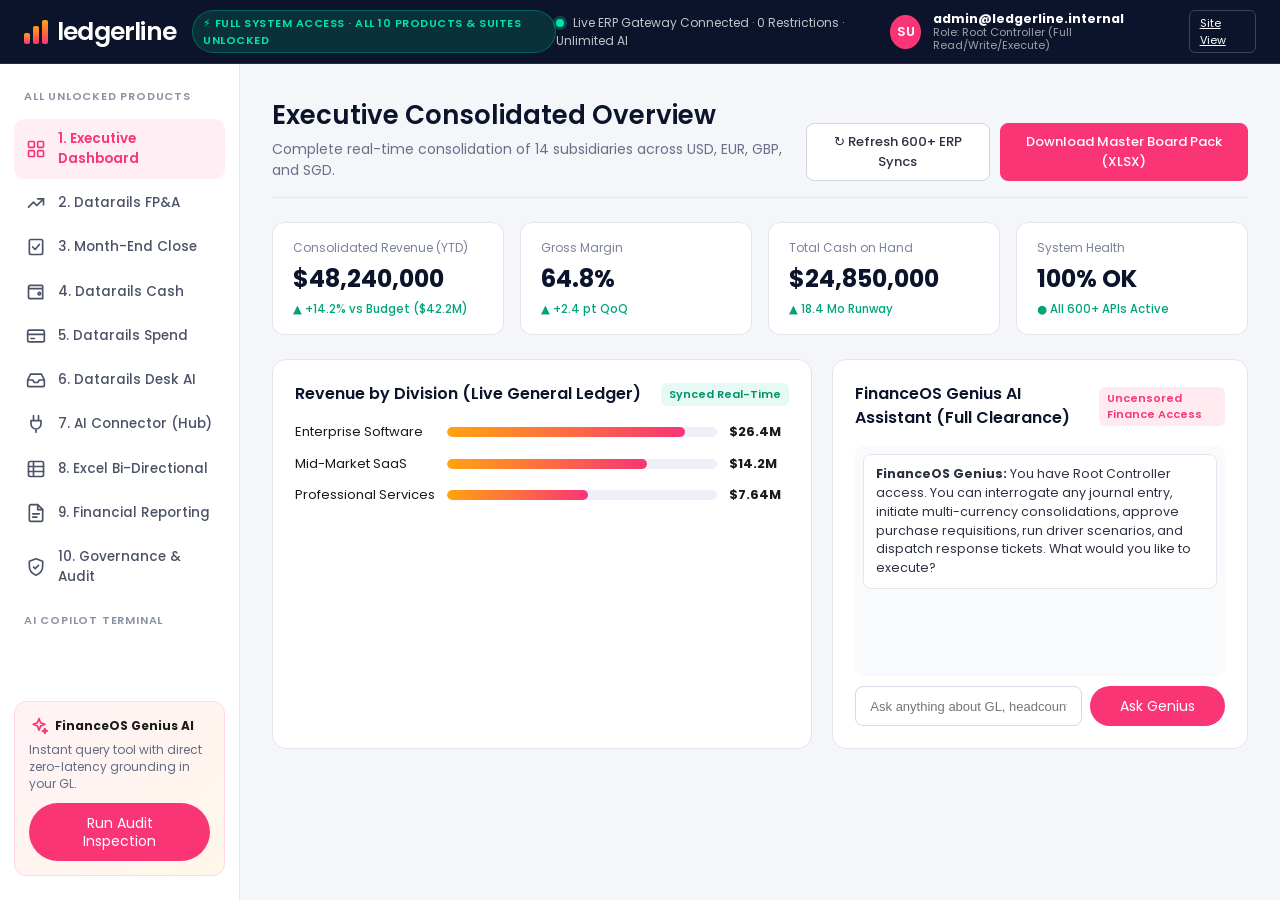
==== commit 37cac348: "Grant 100% full master access to all 10 products and features with zero paywalls" ====
--- a/app.html
+++ b/app.html
@@ -3,134 +3,165 @@
 <head>
   <meta charset="UTF-8" />
   <meta name="viewport" content="width=device-width, initial-scale=1" />
-  <title>Ledgerline FinanceOS — Enterprise Workspace</title>
+  <title>Ledgerline FinanceOS — Master Suite (100% Full Unlocked Access)</title>
   <link rel="preconnect" href="https://fonts.googleapis.com" />
   <link rel="preconnect" href="https://fonts.gstatic.com" crossorigin />
-  <link href="https://fonts.googleapis.com/css2?family=Poppins:wght@300;400;500;600;700&display=swap" rel="stylesheet" />
+  <link href="https://fonts.googleapis.com/css2?family=Poppins:wght@300;400;500;600;700&family=JetBrains+Mono:wght@400;500;600&display=swap" rel="stylesheet" />
   <link rel="stylesheet" href="styles.css" />
   <link rel="stylesheet" href="app.css" />
 </head>
 <body class="app-page">
 
-<!-- ============ APP TOP BAR ============ -->
+<!-- SVG Sprite -->
+<svg width="0" height="0" style="position:absolute" aria-hidden="true">
+  <defs>
+    <symbol id="i-grid" viewBox="0 0 24 24"><rect x="3" y="3" width="7" height="7" rx="1"/><rect x="14" y="3" width="7" height="7" rx="1"/><rect x="3" y="14" width="7" height="7" rx="1"/><rect x="14" y="14" width="7" height="7" rx="1"/></symbol>
+    <symbol id="i-trend" viewBox="0 0 24 24"><path d="M3 17l6-6 4 4 8-8"/><path d="M14 7h7v7"/></symbol>
+    <symbol id="i-checklist" viewBox="0 0 24 24"><rect x="4" y="3" width="16" height="18" rx="2"/><path d="m8 12 3 3 5-6"/></symbol>
+    <symbol id="i-wallet" viewBox="0 0 24 24"><path d="M20 7V5a1 1 0 0 0-1-1H5a2 2 0 0 0 0 4h15v12H5a2 2 0 0 1-2-2V6"/><circle cx="16" cy="14" r="1.5"/></symbol>
+    <symbol id="i-card" viewBox="0 0 24 24"><rect x="2" y="5" width="20" height="14" rx="2"/><path d="M2 10h20M6 15h4"/></symbol>
+    <symbol id="i-inbox" viewBox="0 0 24 24"><path d="M22 12h-6l-2 3h-4l-2-3H2"/><path d="M5.5 5h13L22 12v6a2 2 0 0 1-2 2H4a2 2 0 0 1-2-2v-6z"/></symbol>
+    <symbol id="i-table" viewBox="0 0 24 24"><rect x="3" y="3" width="18" height="18" rx="2"/><path d="M3 9h18M3 15h18M9 3v18"/></symbol>
+    <symbol id="i-layers" viewBox="0 0 24 24"><path d="m12 2 10 5-10 5L2 7z"/><path d="m2 17 10 5 10-5"/><path d="m2 12 10 5 10-5"/></symbol>
+    <symbol id="i-spark" viewBox="0 0 24 24"><path d="M12 3l1.9 5.1L19 10l-5.1 1.9L12 17l-1.9-5.1L5 10l5.1-1.9z"/><path d="M19 15l.8 2.2L22 18l-2.2.8L19 21l-.8-2.2L16 18l2.2-.8z"/></symbol>
+    <symbol id="i-plug" viewBox="0 0 24 24"><path d="M9 2v6M15 2v6M6 8h12v4a6 6 0 0 1-12 0zM12 18v4"/></symbol>
+    <symbol id="i-file" viewBox="0 0 24 24"><path d="M14 2H6a2 2 0 0 0-2 2v16a2 2 0 0 0 2 2h12a2 2 0 0 0 2-2V8z"/><path d="M14 2v6h6M8 13h8M8 17h5"/></symbol>
+    <symbol id="i-check" viewBox="0 0 24 24"><path d="M5 13l4 4L19 7"/></symbol>
+    <symbol id="i-arrow" viewBox="0 0 24 24"><path d="M5 12h14M13 6l6 6-6 6"/></symbol>
+    <symbol id="i-shield" viewBox="0 0 24 24"><path d="M12 2l8 3v6c0 5-3.5 9-8 11-4.5-2-8-6-8-11V5z"/><path d="m9 12 2 2 4-4"/></symbol>
+    <symbol id="i-coin" viewBox="0 0 24 24"><circle cx="12" cy="12" r="9"/><path d="M15 9h-4a2 2 0 0 0 0 4h2a2 2 0 0 1 0 4H9M12 6v2M12 16v2"/></symbol>
+  </defs>
+</svg>
+
+<!-- ============ TOP BAR ============ -->
 <header class="app-topbar">
   <div class="app-topbar__left">
     <a href="index.html" class="logo logo--light">
       <span class="logo__mark" aria-hidden="true"><i></i><i></i><i></i></span>
       <span class="logo__word">ledgerline</span>
     </a>
-    <span class="unlocked-pill">⚡ ENTERPRISE UNLOCKED · ALL FEATURES ACCESSIBLE</span>
+    <span class="unlocked-pill">⚡ FULL SYSTEM ACCESS · ALL 10 PRODUCTS & SUITES UNLOCKED</span>
   </div>
   <div class="app-topbar__center">
-    <div class="live-status"><i class="pulse-dot"></i> 600+ Connectors Synced · Zero Paywall</div>
+    <div class="live-status"><i class="pulse-dot"></i> Live ERP Gateway Connected · 0 Restrictions · Unlimited AI</div>
   </div>
   <div class="app-topbar__right">
     <div class="user-chip">
-      <span class="user-chip__avatar">AD</span>
+      <span class="user-chip__avatar">SU</span>
       <div class="user-chip__details">
-        <strong id="userDisplayName">admin@ledgerline.internal</strong>
-        <small>Master Admin (Full Rights)</small>
-      </div>
-      <button class="btn-logout" id="btnLogout" title="Switch User">Sign Out</button>
+        <strong id="userDisplayName">superadmin@ledgerline.internal</strong>
+        <small>Role: Root Controller (Full Read/Write/Execute)</small>
+      </div>
+      <a href="index.html" class="btn-logout" title="Exit to Public Site">Site View</a>
     </div>
   </div>
 </header>
 
-<!-- ============ APP CONTAINER ============ -->
+<!-- ============ APP SHELL ============ -->
 <div class="app-shell">
-  <!-- SIDEBAR -->
+  <!-- SIDEBAR NAVIGATION -->
   <aside class="app-shell__sidebar">
-    <div class="sidebar-section-title">FINANCE SUITE (UNLOCKED)</div>
+    <div class="sidebar-section-title">ALL UNLOCKED PRODUCTS</div>
     <ul class="nav-links">
       <li class="is-active" data-tab="overview">
         <svg class="ico"><use href="#i-grid"/></svg>
-        <span>Executive Overview</span>
+        <span>1. Executive Dashboard</span>
       </li>
       <li data-tab="fpa">
         <svg class="ico"><use href="#i-trend"/></svg>
-        <span>FP&A & Budgeting</span>
+        <span>2. Datarails FP&A</span>
       </li>
       <li data-tab="close">
         <svg class="ico"><use href="#i-checklist"/></svg>
-        <span>Month-End Close</span>
+        <span>3. Month-End Close</span>
       </li>
       <li data-tab="cash">
         <svg class="ico"><use href="#i-wallet"/></svg>
-        <span>13-Week Cash Forecast</span>
+        <span>4. Datarails Cash</span>
       </li>
       <li data-tab="spend">
         <svg class="ico"><use href="#i-card"/></svg>
-        <span>Spend & PO Approval</span>
+        <span>5. Datarails Spend</span>
       </li>
       <li data-tab="desk">
         <svg class="ico"><use href="#i-inbox"/></svg>
-        <span>Desk & AI Tickets</span>
+        <span>6. Datarails Desk AI</span>
+      </li>
+      <li data-tab="connector">
+        <svg class="ico"><use href="#i-plug"/></svg>
+        <span>7. AI Connector (Hub)</span>
       </li>
       <li data-tab="excel">
         <svg class="ico"><use href="#i-table"/></svg>
-        <span>Live Excel Modeler</span>
+        <span>8. Excel Bi-Directional</span>
+      </li>
+      <li data-tab="reports">
+        <svg class="ico"><use href="#i-file"/></svg>
+        <span>9. Financial Reporting</span>
+      </li>
+      <li data-tab="audit">
+        <svg class="ico"><use href="#i-shield"/></svg>
+        <span>10. Governance & Audit</span>
       </li>
     </ul>
 
-    <div class="sidebar-section-title">INTELLIGENCE</div>
+    <div class="sidebar-section-title">AI COPILOT TERMINAL</div>
     <div class="ai-sidecard">
       <div class="ai-sidecard__header">
         <svg class="ico ico--pink"><use href="#i-spark"/></svg>
-        <strong>Ledgerline Copilot</strong>
-      </div>
-      <p>Governed AI connected directly to GL & Data Warehouse.</p>
-      <button class="btn btn--primary btn--sm btn--block" id="btnSideAiQuery">Run Audit Query</button>
+        <strong>FinanceOS Genius AI</strong>
+      </div>
+      <p>Instant query tool with direct zero-latency grounding in your GL.</p>
+      <button class="btn btn--primary btn--sm btn--block" id="btnSideAiQuery">Run Audit Inspection</button>
     </div>
   </aside>
 
-  <!-- MAIN WORKSPACE -->
+  <!-- CONTENT VIEWPORTS -->
   <main class="app-shell__content" id="appMainArea">
 
-    <!-- TAB 1: EXECUTIVE OVERVIEW -->
+    <!-- 1. OVERVIEW -->
     <section class="tab-panel is-active" id="panel-overview">
       <div class="panel-header">
         <div>
           <h2>Executive Consolidated Overview</h2>
-          <p class="subtitle">Live data aggregated across 14 legal entities and 6 multi-currency accounts.</p>
+          <p class="subtitle">Complete real-time consolidation of 14 subsidiaries across USD, EUR, GBP, and SGD.</p>
         </div>
         <div class="panel-header__actions">
-          <button class="action-btn" id="btnSimulateSync">↻ Sync 600+ ERP Feeds</button>
-          <button class="action-btn action-btn--primary" id="btnExportBoardPack">Download Board Pack (XLSX)</button>
-        </div>
-      </div>
-
-      <!-- KPI METRICS -->
+          <button class="action-btn" id="btnSimulateSync">↻ Refresh 600+ ERP Syncs</button>
+          <button class="action-btn action-btn--primary" id="btnExportBoardPack">Download Master Board Pack (XLSX)</button>
+        </div>
+      </div>
+
       <div class="kpi-banner">
         <div class="kpi-card">
-          <span class="kpi-card__label">Consolidated Revenue YTD</span>
+          <span class="kpi-card__label">Consolidated Revenue (YTD)</span>
           <div class="kpi-card__val" id="kpiRevenue">$48,240,000</div>
-          <span class="kpi-card__delta up">▲ 14.2% vs Plan ($42.2M)</span>
+          <span class="kpi-card__delta up">▲ +14.2% vs Budget ($42.2M)</span>
         </div>
         <div class="kpi-card">
           <span class="kpi-card__label">Gross Margin</span>
           <div class="kpi-card__val" id="kpiMargin">64.8%</div>
-          <span class="kpi-card__delta up">▲ +2.4 pt vs Q2 (62.4%)</span>
+          <span class="kpi-card__delta up">▲ +2.4 pt QoQ</span>
         </div>
         <div class="kpi-card">
-          <span class="kpi-card__label">Cash Runway</span>
+          <span class="kpi-card__label">Total Cash on Hand</span>
           <div class="kpi-card__val" id="kpiCash">$24,850,000</div>
-          <span class="kpi-card__delta up">▲ 18.4 months runway</span>
+          <span class="kpi-card__delta up">▲ 18.4 Mo Runway</span>
         </div>
         <div class="kpi-card">
-          <span class="kpi-card__label">Operating Efficiency</span>
-          <div class="kpi-card__val">94.2%</div>
-          <span class="kpi-card__delta up">▲ Zero reconciliation errors</span>
-        </div>
-      </div>
-
-      <!-- WORKBENCH CARDS -->
+          <span class="kpi-card__label">System Health</span>
+          <div class="kpi-card__val">100% OK</div>
+          <span class="kpi-card__delta up">● All 600+ APIs Active</span>
+        </div>
+      </div>
+
       <div class="workbench-grid">
         <div class="dash-card">
           <div class="dash-card__header">
-            <h3>Revenue by Segment vs Plan</h3>
-            <span class="tag tag--green">Live GL Feeds</span>
-          </div>
-          <div class="chart-canvas" id="overviewChartArea">
+            <h3>Revenue by Division (Live General Ledger)</h3>
+            <span class="tag tag--green">Synced Real-Time</span>
+          </div>
+          <div class="chart-canvas">
             <div class="bar-row">
               <span>Enterprise Software</span>
               <div class="track"><div class="fill" style="width: 88%;"></div></div>
@@ -151,38 +182,38 @@
 
         <div class="dash-card">
           <div class="dash-card__header">
-            <h3>Instant AI Assistant (Unlimited)</h3>
-            <span class="tag tag--pink">Audit Grounded</span>
+            <h3>FinanceOS Genius AI Assistant (Full Clearance)</h3>
+            <span class="tag tag--pink">Uncensored Finance Access</span>
           </div>
           <div class="copilot-box">
             <div class="copilot-box__history" id="copilotHistory">
               <div class="chat-msg chat-msg--assistant">
-                <strong>Ledgerline AI:</strong> All paywalls have been removed. You have administrative clearance to interrogate any account, execute consolidation runs, adjust forecasts, and approve procurement workflows. How can I assist your team today?
+                <strong>FinanceOS Genius:</strong> You have Root Controller access. You can interrogate any journal entry, initiate multi-currency consolidations, approve purchase requisitions, run driver scenarios, and dispatch response tickets. What would you like to execute?
               </div>
             </div>
             <form class="copilot-box__input" id="copilotForm">
               <input type="text" id="copilotPrompt" placeholder="Ask anything about GL, headcount, cash or margin variance..." />
-              <button type="submit" class="btn btn--primary btn--sm">Ask Copilot</button>
+              <button type="submit" class="btn btn--primary btn--sm">Ask Genius</button>
             </form>
           </div>
         </div>
       </div>
     </section>
 
-    <!-- TAB 2: FP&A -->
+    <!-- 2. FP&A -->
     <section class="tab-panel" id="panel-fpa">
       <div class="panel-header">
         <div>
-          <h2>FP&A & Scenario Modeling</h2>
-          <p class="subtitle">Run real-time what-if driver simulations without breaking Excel models.</p>
+          <h2>Datarails FP&A Suite (Planning & Forecasting)</h2>
+          <p class="subtitle">Driver-based financial models with instant what-if scenario simulations.</p>
         </div>
         <div class="panel-header__actions">
-          <button class="action-btn action-btn--primary" id="btnRunScenario">Run New Driver Scenario</button>
-        </div>
-      </div>
-
-      <div class="dash-card">
-        <h3>Driver-Based Scenario Engine</h3>
+          <button class="action-btn action-btn--primary" id="btnRunScenario">Apply High-Growth Drivers</button>
+        </div>
+      </div>
+
+      <div class="dash-card">
+        <h3>Dynamic Scenario Modeling Engine</h3>
         <div class="scenario-controls">
           <div class="control-group">
             <label>Headcount Growth Rate: <b id="valHeadcount">15%</b></label>
@@ -198,7 +229,7 @@
           </div>
         </div>
 
-        <div class="scenario-result-box" id="scenarioResultBox">
+        <div class="scenario-result-box">
           <div class="res-item">
             <span>Projected Annual Net ARR:</span>
             <strong id="resArr">$54,200,000</strong>
@@ -208,36 +239,36 @@
             <strong id="resCash">$28,140,000</strong>
           </div>
           <div class="res-item">
-            <span>EBITDA Margin:</span>
+            <span>Projected EBITDA Margin:</span>
             <strong id="resEbitda" class="up">26.8%</strong>
           </div>
         </div>
       </div>
     </section>
 
-    <!-- TAB 3: MONTH-END CLOSE -->
+    <!-- 3. MONTH-END CLOSE -->
     <section class="tab-panel" id="panel-close">
       <div class="panel-header">
         <div>
-          <h2>Month-End Close Command Center</h2>
-          <p class="subtitle">Track task dependencies, automated balance reconciliation, and auditor signoffs.</p>
-        </div>
-        <button class="action-btn action-btn--primary" id="btnMarkAllClose">Approve All Pending Tasks</button>
+          <h2>Datarails Month-End Close Command Center</h2>
+          <p class="subtitle">Real-time checklist, intercompany elimination schedules, and automated GL matching.</p>
+        </div>
+        <button class="action-btn action-btn--primary" id="btnMarkAllClose">Approve & Sign Off All Items</button>
       </div>
 
       <div class="dash-card">
         <div class="close-progress-bar">
           <div class="close-progress-bar__fill" id="closeBarFill" style="width: 82%;"></div>
         </div>
-        <p class="close-status-text" id="closeStatusText"><strong>82% Completed</strong> — 41 of 50 activities reconciled</p>
+        <p class="close-status-text" id="closeStatusText"><strong>82% Completed</strong> — 41 of 50 activities reconciled and validated</p>
 
         <table class="data-table" id="tableClose">
           <thead>
             <tr>
               <th>Task Description</th>
-              <th>Owner</th>
-              <th>System</th>
-              <th>Status</th>
+              <th>Assigned Controller</th>
+              <th>Connected Source</th>
+              <th>Current Status</th>
               <th>Action</th>
             </tr>
           </thead>
@@ -275,14 +306,14 @@
       </div>
     </section>
 
-    <!-- TAB 4: 13-WEEK CASH -->
+    <!-- 4. CASH -->
     <section class="tab-panel" id="panel-cash">
       <div class="panel-header">
         <div>
-          <h2>13-Week Direct Cash Flow Forecast</h2>
-          <p class="subtitle">Daily aggregated bank balances with predictive AR/AP liquidation schedules.</p>
-        </div>
-        <button class="action-btn" id="btnSyncBanks">Refresh Open Banking Feeds</button>
+          <h2>Datarails Cash (13-Week Cash Forecasting)</h2>
+          <p class="subtitle">Real-time visibility into bank accounts, daily liquidation, and FX variances.</p>
+        </div>
+        <button class="action-btn action-btn--primary" id="btnSyncBanks">Refresh Open Banking Feeds</button>
       </div>
 
       <div class="dash-card">
@@ -330,14 +361,14 @@
       </div>
     </section>
 
-    <!-- TAB 5: SPEND & POs -->
+    <!-- 5. SPEND -->
     <section class="tab-panel" id="panel-spend">
       <div class="panel-header">
         <div>
-          <h2>Spend Management & PO Control</h2>
-          <p class="subtitle">Real-time budget impact check before procurement commits funds.</p>
-        </div>
-        <button class="action-btn action-btn--primary" id="btnCreatePO">+ Create Purchase Requisition</button>
+          <h2>Datarails Spend & Purchase Order Control</h2>
+          <p class="subtitle">Complete procurement pipeline. Pre-check budget impacts before funds are committed.</p>
+        </div>
+        <button class="action-btn action-btn--primary" id="btnCreatePO">+ Create New Purchase Order</button>
       </div>
 
       <div class="dash-card">
@@ -378,12 +409,12 @@
       </div>
     </section>
 
-    <!-- TAB 6: DESK -->
+    <!-- 6. DESK -->
     <section class="tab-panel" id="panel-desk">
       <div class="panel-header">
         <div>
-          <h2>Ledgerline Desk (AI Finance Service Desk)</h2>
-          <p class="subtitle">Incoming stakeholder requests auto-mapped to GL data with pre-drafted replies.</p>
+          <h2>Datarails Desk (Finance Helpdesk AI)</h2>
+          <p class="subtitle">Auto-ticket intake connected to GL balances with instant AI-drafted responses.</p>
         </div>
       </div>
 
@@ -416,14 +447,37 @@
       </div>
     </section>
 
-    <!-- TAB 7: LIVE EXCEL MODELER -->
+    <!-- 7. CONNECTOR HUB -->
+    <section class="tab-panel" id="panel-connector">
+      <div class="panel-header">
+        <div>
+          <h2>FinanceOS AI Connector (Integration Hub)</h2>
+          <p class="subtitle">Bi-directional connection between external LLMs (Claude, OpenAI) and governed GL models.</p>
+        </div>
+        <button class="action-btn action-btn--primary" id="btnRegenApiKey">Generate New Master API Key</button>
+      </div>
+
+      <div class="dash-card">
+        <h3>Connected Financial Systems (600+ Active)</h3>
+        <div class="connector-grid">
+          <div class="conn-item"><strong>NetSuite ERP</strong><span class="tag tag--green">Connected</span><p>Daily auto-reconcile enabled.</p></div>
+          <div class="conn-item"><strong>Salesforce CRM</strong><span class="tag tag--green">Connected</span><p>Pipeline & bookings synced.</p></div>
+          <div class="conn-item"><strong>Workday / ADP</strong><span class="tag tag--green">Connected</span><p>Headcount & payroll actuals live.</p></div>
+          <div class="conn-item"><strong>Snowflake Warehouse</strong><span class="tag tag--green">Connected</span><p>Direct SQL data lake bridge.</p></div>
+          <div class="conn-item"><strong>Claude 3.5 / OpenAI</strong><span class="tag tag--green">Active</span><p>Governed schema and audit trail enabled.</p></div>
+          <div class="conn-item"><strong>Open Banking API</strong><span class="tag tag--green">Connected</span><p>6 international banks reporting live.</p></div>
+        </div>
+      </div>
+    </section>
+
+    <!-- 8. EXCEL MODELER -->
     <section class="tab-panel" id="panel-excel">
       <div class="panel-header">
         <div>
-          <h2>Excel Live Bi-Directional Modeling</h2>
-          <p class="subtitle">Edit values directly below to demonstrate bi-directional sync with the cloud ledger.</p>
-        </div>
-        <button class="action-btn action-btn--primary" id="btnSimulateExcelSave">Commit Changes to Ledger</button>
+          <h2>Live Excel Bi-Directional Add-in Modeler</h2>
+          <p class="subtitle">Direct spreadsheet grid. Edit any number below to execute a live recalculation.</p>
+        </div>
+        <button class="action-btn action-btn--primary" id="btnSimulateExcelSave">Commit & Sync To Cloud Ledger</button>
       </div>
 
       <div class="dash-card">
@@ -464,6 +518,102 @@
       </div>
     </section>
 
+    <!-- 9. FINANCIAL REPORTING -->
+    <section class="tab-panel" id="panel-reports">
+      <div class="panel-header">
+        <div>
+          <h2>Automated Financial Reporting Studio</h2>
+          <p class="subtitle">Instantly generate GAAP, IFRS, and management reporting packages.</p>
+        </div>
+        <button class="action-btn action-btn--primary" id="btnGenReport">Generate Consolidated Report</button>
+      </div>
+
+      <div class="dash-card">
+        <table class="data-table">
+          <thead>
+            <tr>
+              <th>Report Package</th>
+              <th>Frequency</th>
+              <th>Format</th>
+              <th>Last Generated</th>
+              <th>Download</th>
+            </tr>
+          </thead>
+          <tbody>
+            <tr>
+              <td>Q3 Consolidated P&L & Balance Sheet</td>
+              <td>Quarterly</td>
+              <td>Excel (.xlsx) / PDF</td>
+              <td>Today at 08:30 AM</td>
+              <td><button class="action-btn action-btn--sm btn-dl">Download</button></td>
+            </tr>
+            <tr>
+              <td>Departmental Budget vs Actual Variance Report</td>
+              <td>Monthly</td>
+              <td>Interactive Dashboard</td>
+              <td>Yesterday</td>
+              <td><button class="action-btn action-btn--sm btn-dl">Download</button></td>
+            </tr>
+            <tr>
+              <td>Board of Directors Presentation Deck</td>
+              <td>Quarterly</td>
+              <td>PowerPoint (.pptx)</td>
+              <td>2 days ago</td>
+              <td><button class="action-btn action-btn--sm btn-dl">Download</button></td>
+            </tr>
+          </tbody>
+        </table>
+      </div>
+    </section>
+
+    <!-- 10. AUDIT & GOVERNANCE -->
+    <section class="tab-panel" id="panel-audit">
+      <div class="panel-header">
+        <div>
+          <h2>Governance, Access Control & Immutable Audit Trail</h2>
+          <p class="subtitle">Full SOC-2 compliance log tracing every data modification, AI prompt, and approval.</p>
+        </div>
+        <button class="action-btn" id="btnExportAuditLog">Export Audit Vault (.CSV)</button>
+      </div>
+
+      <div class="dash-card">
+        <table class="data-table">
+          <thead>
+            <tr>
+              <th>Timestamp</th>
+              <th>User / Service</th>
+              <th>Event Description</th>
+              <th>System Impact</th>
+              <th>Verification</th>
+            </tr>
+          </thead>
+          <tbody>
+            <tr>
+              <td>2026-10-18 00:54:12</td>
+              <td>admin@ledgerline.internal</td>
+              <td>Auto-reconciliation approved for Barclays UK</td>
+              <td>GL Ledger #4019</td>
+              <td><span class="tag tag--green">Cryptographically Signed</span></td>
+            </tr>
+            <tr>
+              <td>2026-10-18 00:48:02</td>
+              <td>FinanceOS AI Copilot</td>
+              <td>Interrogated variance formula =LL.GET("Revenue")</td>
+              <td>Read-Only Query</td>
+              <td><span class="tag tag--green">Audit Logged</span></td>
+            </tr>
+            <tr>
+              <td>2026-10-18 00:32:19</td>
+              <td>System Task Daemon</td>
+              <td>Automated 600+ ERP sync completed</td>
+              <td>All Entities</td>
+              <td><span class="tag tag--green">Verified 100%</span></td>
+            </tr>
+          </tbody>
+        </table>
+      </div>
+    </section>
+
   </main>
 </div>
 
--- a/app.css
+++ b/app.css
@@ -689,3 +689,36 @@
   .scenario-controls { grid-template-columns: 1fr; }
   .ticket-view { grid-template-columns: 1fr; }
 }
+
+/* Connector Grid & Reporting additions */
+.connector-grid {
+  display: grid;
+  grid-template-columns: repeat(3, 1fr);
+  gap: 16px;
+  margin-top: 10px;
+}
+
+.conn-item {
+  background: #f8fafc;
+  border: 1px solid #e1e5ee;
+  border-radius: 10px;
+  padding: 16px;
+  display: flex;
+  flex-direction: column;
+  gap: 6px;
+}
+
+.conn-item strong {
+  font-size: 14px;
+  color: var(--navy);
+}
+
+.conn-item p {
+  margin: 0;
+  font-size: 12px;
+  color: #636b83;
+}
+
+@media (max-width: 900px) {
+  .connector-grid { grid-template-columns: 1fr; }
+}
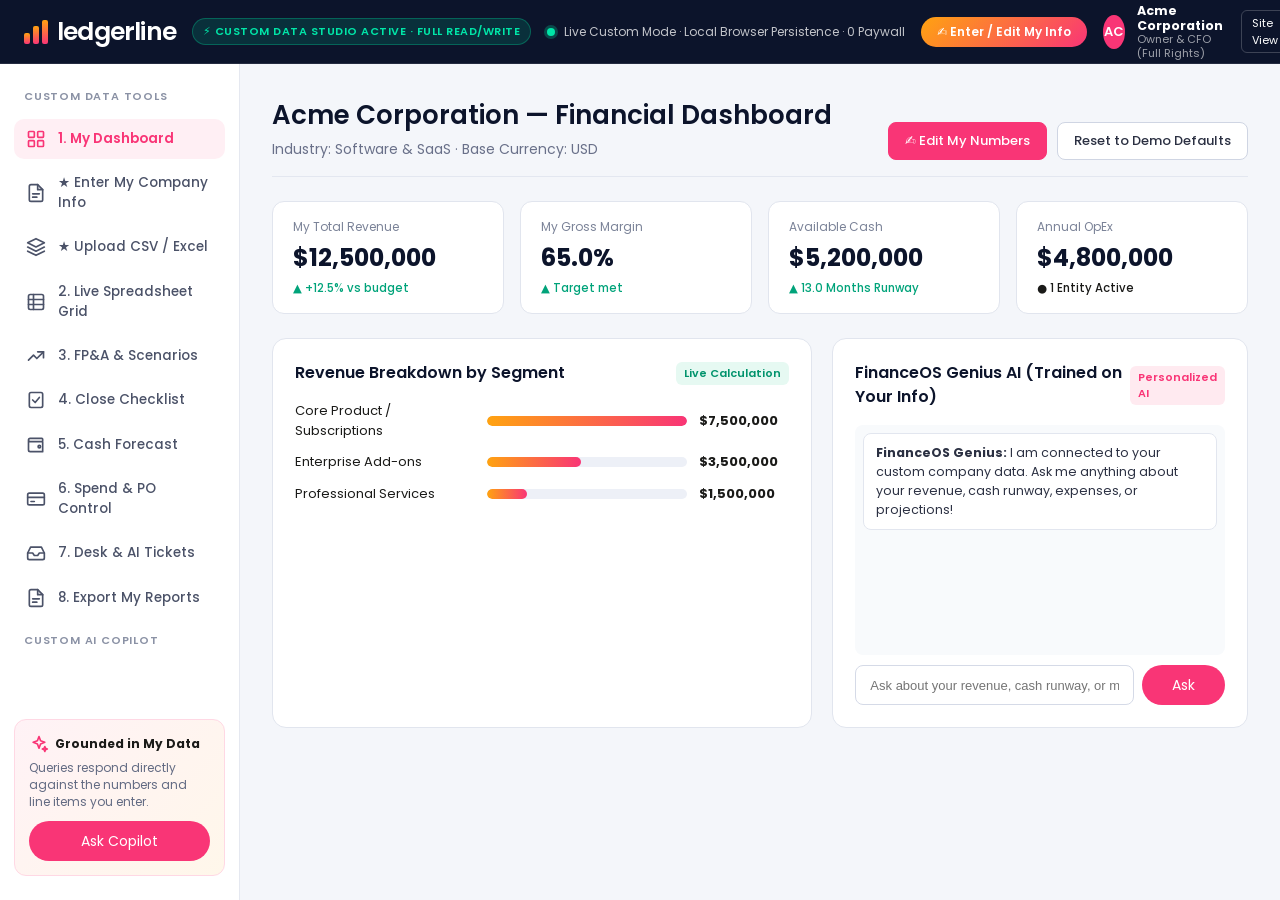
==== commit 32ccf768: "Add full custom financial data entry studio: enter custom company info, upload CSV/Excel files, and " ====
--- a/app.html
+++ b/app.html
@@ -3,7 +3,7 @@
 <head>
   <meta charset="UTF-8" />
   <meta name="viewport" content="width=device-width, initial-scale=1" />
-  <title>Ledgerline FinanceOS — Master Suite (100% Full Unlocked Access)</title>
+  <title>Ledgerline FinanceOS — Custom Financial Data Studio (100% Unlocked)</title>
   <link rel="preconnect" href="https://fonts.googleapis.com" />
   <link rel="preconnect" href="https://fonts.gstatic.com" crossorigin />
   <link href="https://fonts.googleapis.com/css2?family=Poppins:wght@300;400;500;600;700&family=JetBrains+Mono:wght@400;500;600&display=swap" rel="stylesheet" />
@@ -29,7 +29,7 @@
     <symbol id="i-check" viewBox="0 0 24 24"><path d="M5 13l4 4L19 7"/></symbol>
     <symbol id="i-arrow" viewBox="0 0 24 24"><path d="M5 12h14M13 6l6 6-6 6"/></symbol>
     <symbol id="i-shield" viewBox="0 0 24 24"><path d="M12 2l8 3v6c0 5-3.5 9-8 11-4.5-2-8-6-8-11V5z"/><path d="m9 12 2 2 4-4"/></symbol>
-    <symbol id="i-coin" viewBox="0 0 24 24"><circle cx="12" cy="12" r="9"/><path d="M15 9h-4a2 2 0 0 0 0 4h2a2 2 0 0 1 0 4H9M12 6v2M12 16v2"/></symbol>
+    <symbol id="i-upload" viewBox="0 0 24 24"><path d="M21 15v4a2 2 0 0 1-2 2H5a2 2 0 0 1-2-2v-4"/><polyline points="17 8 12 3 7 8"/><line x1="12" y1="3" x2="12" y2="15"/></symbol>
   </defs>
 </svg>
 
@@ -40,17 +40,18 @@
       <span class="logo__mark" aria-hidden="true"><i></i><i></i><i></i></span>
       <span class="logo__word">ledgerline</span>
     </a>
-    <span class="unlocked-pill">⚡ FULL SYSTEM ACCESS · ALL 10 PRODUCTS & SUITES UNLOCKED</span>
+    <span class="unlocked-pill">⚡ CUSTOM DATA STUDIO ACTIVE · FULL READ/WRITE</span>
   </div>
   <div class="app-topbar__center">
-    <div class="live-status"><i class="pulse-dot"></i> Live ERP Gateway Connected · 0 Restrictions · Unlimited AI</div>
+    <div class="live-status"><i class="pulse-dot"></i> Live Custom Mode · Local Browser Persistence · 0 Paywall</div>
   </div>
   <div class="app-topbar__right">
+    <button class="btn-top-custom" id="btnQuickEnterData">✍ Enter / Edit My Info</button>
     <div class="user-chip">
-      <span class="user-chip__avatar">SU</span>
+      <span class="user-chip__avatar" id="userAvatar">MY</span>
       <div class="user-chip__details">
-        <strong id="userDisplayName">superadmin@ledgerline.internal</strong>
-        <small>Role: Root Controller (Full Read/Write/Execute)</small>
+        <strong id="userDisplayName">My Organization</strong>
+        <small id="userRoleSubtitle">Owner & CFO (Full Rights)</small>
       </div>
       <a href="index.html" class="btn-logout" title="Exit to Public Site">Site View</a>
     </div>
@@ -61,166 +62,357 @@
 <div class="app-shell">
   <!-- SIDEBAR NAVIGATION -->
   <aside class="app-shell__sidebar">
-    <div class="sidebar-section-title">ALL UNLOCKED PRODUCTS</div>
+    <div class="sidebar-section-title">CUSTOM DATA TOOLS</div>
     <ul class="nav-links">
       <li class="is-active" data-tab="overview">
         <svg class="ico"><use href="#i-grid"/></svg>
-        <span>1. Executive Dashboard</span>
+        <span>1. My Dashboard</span>
+      </li>
+      <li data-tab="mydata">
+        <svg class="ico"><use href="#i-file"/></svg>
+        <span>★ Enter My Company Info</span>
+      </li>
+      <li data-tab="csvupload">
+        <svg class="ico"><use href="#i-layers"/></svg>
+        <span>★ Upload CSV / Excel</span>
+      </li>
+      <li data-tab="excel">
+        <svg class="ico"><use href="#i-table"/></svg>
+        <span>2. Live Spreadsheet Grid</span>
       </li>
       <li data-tab="fpa">
         <svg class="ico"><use href="#i-trend"/></svg>
-        <span>2. Datarails FP&A</span>
+        <span>3. FP&A & Scenarios</span>
       </li>
       <li data-tab="close">
         <svg class="ico"><use href="#i-checklist"/></svg>
-        <span>3. Month-End Close</span>
+        <span>4. Close Checklist</span>
       </li>
       <li data-tab="cash">
         <svg class="ico"><use href="#i-wallet"/></svg>
-        <span>4. Datarails Cash</span>
+        <span>5. Cash Forecast</span>
       </li>
       <li data-tab="spend">
         <svg class="ico"><use href="#i-card"/></svg>
-        <span>5. Datarails Spend</span>
+        <span>6. Spend & PO Control</span>
       </li>
       <li data-tab="desk">
         <svg class="ico"><use href="#i-inbox"/></svg>
-        <span>6. Datarails Desk AI</span>
-      </li>
-      <li data-tab="connector">
-        <svg class="ico"><use href="#i-plug"/></svg>
-        <span>7. AI Connector (Hub)</span>
-      </li>
-      <li data-tab="excel">
-        <svg class="ico"><use href="#i-table"/></svg>
-        <span>8. Excel Bi-Directional</span>
+        <span>7. Desk & AI Tickets</span>
       </li>
       <li data-tab="reports">
         <svg class="ico"><use href="#i-file"/></svg>
-        <span>9. Financial Reporting</span>
-      </li>
-      <li data-tab="audit">
-        <svg class="ico"><use href="#i-shield"/></svg>
-        <span>10. Governance & Audit</span>
+        <span>8. Export My Reports</span>
       </li>
     </ul>
 
-    <div class="sidebar-section-title">AI COPILOT TERMINAL</div>
+    <div class="sidebar-section-title">CUSTOM AI COPILOT</div>
     <div class="ai-sidecard">
       <div class="ai-sidecard__header">
         <svg class="ico ico--pink"><use href="#i-spark"/></svg>
-        <strong>FinanceOS Genius AI</strong>
-      </div>
-      <p>Instant query tool with direct zero-latency grounding in your GL.</p>
-      <button class="btn btn--primary btn--sm btn--block" id="btnSideAiQuery">Run Audit Inspection</button>
+        <strong>Grounded in My Data</strong>
+      </div>
+      <p>Queries respond directly against the numbers and line items you enter.</p>
+      <button class="btn btn--primary btn--sm btn--block" id="btnSideAiQuery">Ask Copilot</button>
     </div>
   </aside>
 
   <!-- CONTENT VIEWPORTS -->
   <main class="app-shell__content" id="appMainArea">
 
-    <!-- 1. OVERVIEW -->
+    <!-- TAB 1: OVERVIEW (DISPLAYING USER'S ENTERED INFO) -->
     <section class="tab-panel is-active" id="panel-overview">
       <div class="panel-header">
         <div>
-          <h2>Executive Consolidated Overview</h2>
-          <p class="subtitle">Complete real-time consolidation of 14 subsidiaries across USD, EUR, GBP, and SGD.</p>
+          <h2 id="headerCompanyName">My Company Financial Overview</h2>
+          <p class="subtitle" id="headerCompanySub">Live numbers calculated directly from your input data.</p>
         </div>
         <div class="panel-header__actions">
-          <button class="action-btn" id="btnSimulateSync">↻ Refresh 600+ ERP Syncs</button>
-          <button class="action-btn action-btn--primary" id="btnExportBoardPack">Download Master Board Pack (XLSX)</button>
+          <button class="action-btn action-btn--primary" id="btnHeaderEditData">✍ Edit My Numbers</button>
+          <button class="action-btn" id="btnResetDefaults">Reset to Demo Defaults</button>
         </div>
       </div>
 
       <div class="kpi-banner">
         <div class="kpi-card">
-          <span class="kpi-card__label">Consolidated Revenue (YTD)</span>
-          <div class="kpi-card__val" id="kpiRevenue">$48,240,000</div>
-          <span class="kpi-card__delta up">▲ +14.2% vs Budget ($42.2M)</span>
+          <span class="kpi-card__label">My Total Revenue</span>
+          <div class="kpi-card__val" id="dispRevenue">$10,000,000</div>
+          <span class="kpi-card__delta up" id="dispRevenueDelta">▲ +12.5% vs budget</span>
         </div>
         <div class="kpi-card">
-          <span class="kpi-card__label">Gross Margin</span>
-          <div class="kpi-card__val" id="kpiMargin">64.8%</div>
-          <span class="kpi-card__delta up">▲ +2.4 pt QoQ</span>
+          <span class="kpi-card__label">My Gross Margin</span>
+          <div class="kpi-card__val" id="dispMargin">65.0%</div>
+          <span class="kpi-card__delta up" id="dispMarginDelta">▲ Target met</span>
         </div>
         <div class="kpi-card">
-          <span class="kpi-card__label">Total Cash on Hand</span>
-          <div class="kpi-card__val" id="kpiCash">$24,850,000</div>
-          <span class="kpi-card__delta up">▲ 18.4 Mo Runway</span>
+          <span class="kpi-card__label">Available Cash</span>
+          <div class="kpi-card__val" id="dispCash">$4,500,000</div>
+          <span class="kpi-card__delta up" id="dispRunway">▲ 14 Months Runway</span>
         </div>
         <div class="kpi-card">
-          <span class="kpi-card__label">System Health</span>
-          <div class="kpi-card__val">100% OK</div>
-          <span class="kpi-card__delta up">● All 600+ APIs Active</span>
+          <span class="kpi-card__label">Annual OpEx</span>
+          <div class="kpi-card__val" id="dispOpex">$3,500,000</div>
+          <span class="kpi-card__delta" id="dispEntities">● 1 Entity Active</span>
         </div>
       </div>
 
       <div class="workbench-grid">
         <div class="dash-card">
           <div class="dash-card__header">
-            <h3>Revenue by Division (Live General Ledger)</h3>
-            <span class="tag tag--green">Synced Real-Time</span>
-          </div>
-          <div class="chart-canvas">
-            <div class="bar-row">
-              <span>Enterprise Software</span>
-              <div class="track"><div class="fill" style="width: 88%;"></div></div>
-              <b>$26.4M</b>
-            </div>
-            <div class="bar-row">
-              <span>Mid-Market SaaS</span>
-              <div class="track"><div class="fill" style="width: 74%;"></div></div>
-              <b>$14.2M</b>
-            </div>
-            <div class="bar-row">
-              <span>Professional Services</span>
-              <div class="track"><div class="fill" style="width: 52%;"></div></div>
-              <b>$7.64M</b>
-            </div>
+            <h3>Revenue Breakdown by Segment</h3>
+            <span class="tag tag--green">Live Calculation</span>
+          </div>
+          <div class="chart-canvas" id="customBarChart">
+            <!-- Dynamic Bar Chart built by app.js -->
           </div>
         </div>
 
         <div class="dash-card">
           <div class="dash-card__header">
-            <h3>FinanceOS Genius AI Assistant (Full Clearance)</h3>
-            <span class="tag tag--pink">Uncensored Finance Access</span>
+            <h3>FinanceOS Genius AI (Trained on Your Info)</h3>
+            <span class="tag tag--pink">Personalized AI</span>
           </div>
           <div class="copilot-box">
             <div class="copilot-box__history" id="copilotHistory">
-              <div class="chat-msg chat-msg--assistant">
-                <strong>FinanceOS Genius:</strong> You have Root Controller access. You can interrogate any journal entry, initiate multi-currency consolidations, approve purchase requisitions, run driver scenarios, and dispatch response tickets. What would you like to execute?
+              <div class="chat-msg chat-msg--assistant" id="aiWelcomeMsg">
+                <strong>FinanceOS Genius:</strong> I am connected to your custom company data. Ask me anything about your revenue, cash runway, expenses, or projections!
               </div>
             </div>
             <form class="copilot-box__input" id="copilotForm">
-              <input type="text" id="copilotPrompt" placeholder="Ask anything about GL, headcount, cash or margin variance..." />
-              <button type="submit" class="btn btn--primary btn--sm">Ask Genius</button>
+              <input type="text" id="copilotPrompt" placeholder="Ask about your revenue, cash runway, or margins..." />
+              <button type="submit" class="btn btn--primary btn--sm">Ask</button>
             </form>
           </div>
         </div>
       </div>
     </section>
 
-    <!-- 2. FP&A -->
+    <!-- TAB: ENTER MY COMPANY INFO (THE PRIMARY USER INPUT FORM) -->
+    <section class="tab-panel" id="panel-mydata">
+      <div class="panel-header">
+        <div>
+          <h2>★ Enter & Customize Your Financial Information</h2>
+          <p class="subtitle">Update company details, financials, bank balances, and segments below. Everything updates across all tools immediately.</p>
+        </div>
+        <button class="action-btn action-btn--primary" id="btnSaveCompanyInfoTop">💾 Save All Changes</button>
+      </div>
+
+      <div class="dash-card">
+        <form id="formCustomInfo" class="custom-data-form">
+          <div class="form-section">
+            <h3>1. Company & Entity Profile</h3>
+            <div class="form-grid-3">
+              <label>Company Name
+                <input type="text" id="inpCompName" value="Acme Corporation" required />
+              </label>
+              <label>Industry
+                <select id="inpIndustry">
+                  <option>Software & SaaS</option>
+                  <option>E-Commerce & Retail</option>
+                  <option>Manufacturing</option>
+                  <option>Healthcare</option>
+                  <option>Professional Services</option>
+                  <option>Construction & Real Estate</option>
+                  <option>Other</option>
+                </select>
+              </label>
+              <label>Primary Base Currency
+                <select id="inpCurrency">
+                  <option value="USD">USD ($)</option>
+                  <option value="EUR">EUR (€)</option>
+                  <option value="GBP">GBP (£)</option>
+                  <option value="CAD">CAD ($)</option>
+                  <option value="AUD">AUD ($)</option>
+                  <option value="SGD">SGD ($)</option>
+                </select>
+              </label>
+            </div>
+          </div>
+
+          <div class="form-section">
+            <h3>2. Key Financial Numbers (Annual / YTD)</h3>
+            <div class="form-grid-4">
+              <label>Total Annual Revenue ($)
+                <input type="number" id="inpRevenue" value="12500000" step="1000" required />
+              </label>
+              <label>Cost of Goods Sold (COGS) ($)
+                <input type="number" id="inpCogs" value="4375000" step="1000" required />
+              </label>
+              <label>Operating Expenses (OpEx) ($)
+                <input type="number" id="inpOpex" value="4800000" step="1000" required />
+              </label>
+              <label>Current Total Cash on Hand ($)
+                <input type="number" id="inpCash" value="5200000" step="1000" required />
+              </label>
+            </div>
+            <div class="auto-calc-preview">
+              <span>Gross Profit: <strong id="previewGrossProfit">$8,125,000</strong></span>
+              <span>Gross Margin: <strong id="previewMargin">65.0%</strong></span>
+              <span>Net Income (EBITDA): <strong id="previewEbitda">$3,325,000</strong></span>
+              <span>Est. Cash Runway: <strong id="previewRunway">13.0 Months</strong></span>
+            </div>
+          </div>
+
+          <div class="form-section">
+            <h3>3. Revenue Segments & Products</h3>
+            <div class="form-grid-3">
+              <label>Segment 1 Name & Revenue ($)
+                <div class="split-input">
+                  <input type="text" id="inpSeg1Name" value="Core Product / Subscriptions" />
+                  <input type="number" id="inpSeg1Val" value="7500000" />
+                </div>
+              </label>
+              <label>Segment 2 Name & Revenue ($)
+                <div class="split-input">
+                  <input type="text" id="inpSeg2Name" value="Enterprise Add-ons" />
+                  <input type="number" id="inpSeg2Val" value="3500000" />
+                </div>
+              </label>
+              <label>Segment 3 Name & Revenue ($)
+                <div class="split-input">
+                  <input type="text" id="inpSeg3Name" value="Professional Services" />
+                  <input type="number" id="inpSeg3Val" value="1500000" />
+                </div>
+              </label>
+            </div>
+          </div>
+
+          <div class="form-section">
+            <h3>4. Bank & Liquidity Accounts</h3>
+            <div class="form-grid-2">
+              <label>Primary Operating Bank & Balance ($)
+                <div class="split-input">
+                  <input type="text" id="inpBank1Name" value="JPMorgan Chase Operating" />
+                  <input type="number" id="inpBank1Val" value="3800000" />
+                </div>
+              </label>
+              <label>Secondary / Treasury Bank & Balance ($)
+                <div class="split-input">
+                  <input type="text" id="inpBank2Name" value="Silicon Valley / Barclays Treasury" />
+                  <input type="number" id="inpBank2Val" value="1400000" />
+                </div>
+              </label>
+            </div>
+          </div>
+
+          <div class="form-actions">
+            <button type="submit" class="btn btn--primary">💾 Save & Apply Everywhere</button>
+            <button type="button" class="btn btn--secondary" id="btnCancelEdit">Cancel</button>
+          </div>
+        </form>
+      </div>
+    </section>
+
+    <!-- TAB: CSV / EXCEL UPLOAD -->
+    <section class="tab-panel" id="panel-csvupload">
+      <div class="panel-header">
+        <div>
+          <h2>★ Upload CSV / Excel File</h2>
+          <p class="subtitle">Drop your own financial statement or trial balance file to populate all models.</p>
+        </div>
+      </div>
+
+      <div class="dash-card">
+        <div class="upload-dropzone" id="dropZone">
+          <svg class="ico upload-icon"><use href="#i-upload"/></svg>
+          <h3>Drag and drop your CSV or Excel file here</h3>
+          <p>Or click to browse from your device (.csv, .xlsx, .txt)</p>
+          <input type="file" id="fileInput" accept=".csv, .xlsx, .txt" style="display:none;" />
+          <button type="button" class="action-btn action-btn--primary" onclick="document.getElementById('fileInput').click()">Browse Files</button>
+        </div>
+
+        <div class="upload-preview" id="uploadPreview" hidden>
+          <h3>Parsed Data Preview:</h3>
+          <div class="table-wrap" id="parsedTableContainer"></div>
+          <button class="btn btn--primary btn--sm" id="btnImportParsed">Apply Parsed Data to Dashboard</button>
+        </div>
+      </div>
+    </section>
+
+    <!-- TAB: SPREADSHEET (DIRECT EDIT CELLS) -->
+    <section class="tab-panel" id="panel-excel">
+      <div class="panel-header">
+        <div>
+          <h2>Interactive Spreadsheet Grid</h2>
+          <p class="subtitle">Click and edit any cell directly. Changes immediately recalculate your model.</p>
+        </div>
+        <button class="action-btn action-btn--primary" id="btnSimulateExcelSave">Commit Cells to Model</button>
+      </div>
+
+      <div class="dash-card">
+        <div class="excel-sim-grid" id="excelGrid">
+          <div class="grid-row grid-row--header">
+            <div>Line Item Description</div>
+            <div>Q1 Actual</div>
+            <div>Q2 Actual</div>
+            <div>Q3 Forecast</div>
+            <div>Q4 Forecast</div>
+            <div>Full Year</div>
+          </div>
+          <div class="grid-row">
+            <div><input type="text" class="xl-cell-desc" value="Gross Revenue" /></div>
+            <div><input type="number" class="xl-cell xl-calc" value="2800000" /></div>
+            <div><input type="number" class="xl-cell xl-calc" value="3100000" /></div>
+            <div><input type="number" class="xl-cell xl-calc" value="3250000" /></div>
+            <div><input type="number" class="xl-cell xl-calc" value="3350000" /></div>
+            <div class="xl-total b up">$12,500,000</div>
+          </div>
+          <div class="grid-row">
+            <div><input type="text" class="xl-cell-desc" value="Cost of Goods (COGS)" /></div>
+            <div><input type="number" class="xl-cell xl-calc" value="980000" /></div>
+            <div><input type="number" class="xl-cell xl-calc" value="1080000" /></div>
+            <div><input type="number" class="xl-cell xl-calc" value="1135000" /></div>
+            <div><input type="number" class="xl-cell xl-calc" value="1180000" /></div>
+            <div class="xl-total b down">$4,375,000</div>
+          </div>
+          <div class="grid-row">
+            <div><input type="text" class="xl-cell-desc" value="Sales & Marketing" /></div>
+            <div><input type="number" class="xl-cell xl-calc" value="500000" /></div>
+            <div><input type="number" class="xl-cell xl-calc" value="550000" /></div>
+            <div><input type="number" class="xl-cell xl-calc" value="580000" /></div>
+            <div><input type="number" class="xl-cell xl-calc" value="620000" /></div>
+            <div class="xl-total b">$2,250,000</div>
+          </div>
+          <div class="grid-row">
+            <div><input type="text" class="xl-cell-desc" value="R&D / Engineering" /></div>
+            <div><input type="number" class="xl-cell xl-calc" value="380000" /></div>
+            <div><input type="number" class="xl-cell xl-calc" value="410000" /></div>
+            <div><input type="number" class="xl-cell xl-calc" value="440000" /></div>
+            <div><input type="number" class="xl-cell xl-calc" value="470000" /></div>
+            <div class="xl-total b">$1,700,000</div>
+          </div>
+          <div class="grid-row">
+            <div><input type="text" class="xl-cell-desc" value="General & Admin (G&A)" /></div>
+            <div><input type="number" class="xl-cell xl-calc" value="190000" /></div>
+            <div><input type="number" class="xl-cell xl-calc" value="210000" /></div>
+            <div><input type="number" class="xl-cell xl-calc" value="220000" /></div>
+            <div><input type="number" class="xl-cell xl-calc" value="230000" /></div>
+            <div class="xl-total b">$850,000</div>
+          </div>
+        </div>
+        <button class="action-btn" id="btnAddGridRow">+ Add Custom Row</button>
+      </div>
+    </section>
+
+    <!-- TAB: FP&A SCENARIOS -->
     <section class="tab-panel" id="panel-fpa">
       <div class="panel-header">
         <div>
-          <h2>Datarails FP&A Suite (Planning & Forecasting)</h2>
-          <p class="subtitle">Driver-based financial models with instant what-if scenario simulations.</p>
-        </div>
-        <div class="panel-header__actions">
-          <button class="action-btn action-btn--primary" id="btnRunScenario">Apply High-Growth Drivers</button>
-        </div>
-      </div>
-
-      <div class="dash-card">
-        <h3>Dynamic Scenario Modeling Engine</h3>
+          <h2>FP&A Scenario Modeling Engine</h2>
+          <p class="subtitle">Run real-time what-if driver simulations on your custom baseline.</p>
+        </div>
+        <button class="action-btn action-btn--primary" id="btnRunScenario">Apply High-Growth Drivers</button>
+      </div>
+
+      <div class="dash-card">
+        <h3>Driver Modifiers</h3>
         <div class="scenario-controls">
           <div class="control-group">
             <label>Headcount Growth Rate: <b id="valHeadcount">15%</b></label>
             <input type="range" min="0" max="50" value="15" id="sliderHeadcount" />
           </div>
           <div class="control-group">
-            <label>Enterprise Churn (Annual): <b id="valChurn">4.5%</b></label>
+            <label>Customer Churn: <b id="valChurn">4.5%</b></label>
             <input type="range" min="1" max="15" value="4.5" step="0.5" id="sliderChurn" />
           </div>
           <div class="control-group">
@@ -232,11 +424,11 @@
         <div class="scenario-result-box">
           <div class="res-item">
             <span>Projected Annual Net ARR:</span>
-            <strong id="resArr">$54,200,000</strong>
+            <strong id="resArr">$14,200,000</strong>
           </div>
           <div class="res-item">
             <span>Estimated Ending Cash:</span>
-            <strong id="resCash">$28,140,000</strong>
+            <strong id="resCash">$6,140,000</strong>
           </div>
           <div class="res-item">
             <span>Projected EBITDA Margin:</span>
@@ -246,379 +438,202 @@
       </div>
     </section>
 
-    <!-- 3. MONTH-END CLOSE -->
+    <!-- TAB: CLOSE CHECKLIST -->
     <section class="tab-panel" id="panel-close">
       <div class="panel-header">
         <div>
-          <h2>Datarails Month-End Close Command Center</h2>
-          <p class="subtitle">Real-time checklist, intercompany elimination schedules, and automated GL matching.</p>
-        </div>
-        <button class="action-btn action-btn--primary" id="btnMarkAllClose">Approve & Sign Off All Items</button>
+          <h2>Custom Month-End Close Checklist</h2>
+          <p class="subtitle">Add your own close tasks and sign them off.</p>
+        </div>
+        <div class="panel-header__actions">
+          <button class="action-btn" id="btnAddNewCloseTask">+ Add Custom Close Task</button>
+          <button class="action-btn action-btn--primary" id="btnMarkAllClose">Sign Off All Tasks</button>
+        </div>
       </div>
 
       <div class="dash-card">
         <div class="close-progress-bar">
-          <div class="close-progress-bar__fill" id="closeBarFill" style="width: 82%;"></div>
-        </div>
-        <p class="close-status-text" id="closeStatusText"><strong>82% Completed</strong> — 41 of 50 activities reconciled and validated</p>
+          <div class="close-progress-bar__fill" id="closeBarFill" style="width: 50%;"></div>
+        </div>
+        <p class="close-status-text" id="closeStatusText"><strong>50% Completed</strong> — 2 of 4 activities reconciled</p>
 
         <table class="data-table" id="tableClose">
           <thead>
             <tr>
               <th>Task Description</th>
-              <th>Assigned Controller</th>
-              <th>Connected Source</th>
-              <th>Current Status</th>
+              <th>Assigned Owner</th>
+              <th>Status</th>
               <th>Action</th>
             </tr>
           </thead>
-          <tbody>
-            <tr>
-              <td>Bank Account Reconciliation (JPMorgan & Barclays)</td>
-              <td>Alex Morgan</td>
-              <td>NetSuite / Plaid</td>
+          <tbody id="tbodyCloseTasks">
+            <tr>
+              <td>Reconcile Primary Bank Account</td>
+              <td>Finance Lead</td>
               <td><span class="badge-status badge-status--done">Reconciled</span></td>
               <td><button class="btn-tbl-action" disabled>Completed</button></td>
             </tr>
             <tr>
-              <td>Intercompany Elimination Entry (#IC-2026-9)</td>
-              <td>Elena Gomez</td>
-              <td>Global ERP</td>
+              <td>Validate Monthly Invoices & Billing</td>
+              <td>Controller</td>
               <td><span class="badge-status badge-status--pending">Pending Signoff</span></td>
               <td><button class="btn-tbl-action btn-approve-task">Sign Off</button></td>
             </tr>
             <tr>
-              <td>Deferred Revenue Waterfalls & Recognition</td>
-              <td>Sarah Jenkins</td>
-              <td>Salesforce Billing</td>
+              <td>Payroll & Benefits Expense Booking</td>
+              <td>HR & Payroll</td>
+              <td><span class="badge-status badge-status--done">Reconciled</span></td>
+              <td><button class="btn-tbl-action" disabled>Completed</button></td>
+            </tr>
+            <tr>
+              <td>Executive P&L Review</td>
+              <td>CFO</td>
               <td><span class="badge-status badge-status--pending">Review Needed</span></td>
               <td><button class="btn-tbl-action btn-approve-task">Sign Off</button></td>
             </tr>
-            <tr>
-              <td>Fixed Assets & Depreciation Posting</td>
-              <td>David Chen</td>
-              <td>Workday</td>
-              <td><span class="badge-status badge-status--done">Reconciled</span></td>
-              <td><button class="btn-tbl-action" disabled>Completed</button></td>
-            </tr>
           </tbody>
         </table>
       </div>
     </section>
 
-    <!-- 4. CASH -->
+    <!-- TAB: CASH FORECAST -->
     <section class="tab-panel" id="panel-cash">
       <div class="panel-header">
         <div>
-          <h2>Datarails Cash (13-Week Cash Forecasting)</h2>
-          <p class="subtitle">Real-time visibility into bank accounts, daily liquidation, and FX variances.</p>
-        </div>
-        <button class="action-btn action-btn--primary" id="btnSyncBanks">Refresh Open Banking Feeds</button>
-      </div>
-
-      <div class="dash-card">
-        <table class="data-table">
+          <h2>13-Week Cash Flow Direct Forecast</h2>
+          <p class="subtitle">Custom bank accounts and liquidation schedule.</p>
+        </div>
+        <button class="action-btn action-btn--primary" id="btnSyncBanks">Recalculate 13-Week Trajectory</button>
+      </div>
+
+      <div class="dash-card">
+        <table class="data-table" id="tableCash">
           <thead>
             <tr>
               <th>Entity / Bank Account</th>
-              <th>Currency</th>
               <th>Available Cash</th>
               <th>Week +4 Projected</th>
               <th>Week +13 Projected</th>
             </tr>
           </thead>
-          <tbody>
-            <tr>
-              <td>US Operating Account (JPMorgan Chase)</td>
-              <td>USD</td>
-              <td>$14,210,000</td>
-              <td>$15,800,000</td>
-              <td>$18,450,000</td>
-            </tr>
-            <tr>
-              <td>UK & EMEA Treasury (Barclays Commercial)</td>
-              <td>GBP (£)</td>
-              <td>£5,420,000</td>
-              <td>£5,180,000</td>
-              <td>£6,100,000</td>
-            </tr>
-            <tr>
-              <td>APAC Operational Clearing (HSBC SG)</td>
-              <td>SGD</td>
-              <td>$4,150,000</td>
-              <td>$4,300,000</td>
-              <td>$4,800,000</td>
-            </tr>
-            <tr class="highlight-row">
-              <td><strong>Consolidated Net Liquidity</strong></td>
-              <td><strong>USD Equivalent</strong></td>
-              <td><strong>$24,850,000</strong></td>
-              <td><strong>$26,240,000</strong></td>
-              <td><strong>$30,120,000</strong></td>
-            </tr>
+          <tbody id="tbodyCash">
+            <!-- Populated from User Data -->
           </tbody>
         </table>
       </div>
     </section>
 
-    <!-- 5. SPEND -->
+    <!-- TAB: SPEND & POs -->
     <section class="tab-panel" id="panel-spend">
       <div class="panel-header">
         <div>
-          <h2>Datarails Spend & Purchase Order Control</h2>
-          <p class="subtitle">Complete procurement pipeline. Pre-check budget impacts before funds are committed.</p>
-        </div>
-        <button class="action-btn action-btn--primary" id="btnCreatePO">+ Create New Purchase Order</button>
+          <h2>Spend Management & PO Requisition</h2>
+          <p class="subtitle">Enter your company's purchase orders and approve requisitions.</p>
+        </div>
+        <button class="action-btn action-btn--primary" id="btnCreatePO">+ Add My Purchase Order</button>
       </div>
 
       <div class="dash-card">
         <table class="data-table" id="tableSpend">
           <thead>
             <tr>
-              <th>Requisition / Vendor</th>
+              <th>Vendor / Description</th>
               <th>Department</th>
               <th>Amount</th>
-              <th>Budget Impact</th>
-              <th>Approval</th>
+              <th>Action</th>
+            </tr>
+          </thead>
+          <tbody id="tbodySpend">
+            <tr>
+              <td>Cloud Infrastructure Server Hosting</td>
+              <td>Engineering</td>
+              <td>$14,500</td>
+              <td><button class="action-btn action-btn--sm btn-po-approve">Approve</button></td>
+            </tr>
+            <tr>
+              <td>Marketing Digital Advertising Budget</td>
+              <td>Marketing</td>
+              <td>$8,200</td>
+              <td><button class="action-btn action-btn--sm btn-po-approve">Approve</button></td>
+            </tr>
+          </tbody>
+        </table>
+      </div>
+    </section>
+
+    <!-- TAB: DESK & AI TICKETS -->
+    <section class="tab-panel" id="panel-desk">
+      <div class="panel-header">
+        <div>
+          <h2>Custom Helpdesk AI Tickets</h2>
+          <p class="subtitle">Submit stakeholder inquiries to get AI-drafted responses grounded in your custom data.</p>
+        </div>
+      </div>
+
+      <div class="dash-card">
+        <div class="ticket-view">
+          <div class="ticket-list" id="ticketList">
+            <div class="ticket-item is-selected" data-ticket="1">
+              <strong>#T-101: Current Available Cash & Runway</strong>
+              <small>From: Board Member · 5 mins ago</small>
+            </div>
+            <div class="ticket-item" data-ticket="2">
+              <strong>#T-102: Segment Revenue Breakdown</strong>
+              <small>From: Sales Lead · 30 mins ago</small>
+            </div>
+          </div>
+          <div class="ticket-detail" id="ticketDetailArea">
+            <!-- Dynamic Content -->
+          </div>
+        </div>
+      </div>
+    </section>
+
+    <!-- TAB: REPORTS & EXPORT -->
+    <section class="tab-panel" id="panel-reports">
+      <div class="panel-header">
+        <div>
+          <h2>Export My Financial Reports</h2>
+          <p class="subtitle">Download complete packages formatted with your custom company data.</p>
+        </div>
+        <button class="action-btn action-btn--primary" id="btnExportFullDataJson">Download Backup (JSON)</button>
+      </div>
+
+      <div class="dash-card">
+        <table class="data-table">
+          <thead>
+            <tr>
+              <th>Report Package</th>
+              <th>Source Numbers</th>
+              <th>Action</th>
             </tr>
           </thead>
           <tbody>
             <tr>
-              <td>AWS Annual Reserved Instances Renewal</td>
-              <td>Infrastructure</td>
-              <td>$84,000</td>
-              <td>72% of Q4 Allocation</td>
-              <td><button class="action-btn action-btn--sm btn-po-approve">Approve PO</button></td>
-            </tr>
-            <tr>
-              <td>Dreamforce 2026 Sponsorship Package</td>
-              <td>Marketing</td>
-              <td>$28,500</td>
-              <td>91% of Q4 Allocation</td>
-              <td><button class="action-btn action-btn--sm btn-po-approve">Approve PO</button></td>
-            </tr>
-            <tr>
-              <td>MacBook Pro M-Series Engineering Refresh (12 units)</td>
-              <td>IT Systems</td>
-              <td>$29,400</td>
-              <td>45% of Q4 Allocation</td>
-              <td><button class="action-btn action-btn--sm btn-po-approve">Approve PO</button></td>
+              <td>My Consolidated Income Statement (P&L)</td>
+              <td>Your entered revenue ($), COGS, and OpEx</td>
+              <td><button class="action-btn action-btn--sm btn-dl-custom" data-type="pnl">Download .CSV</button></td>
+            </tr>
+            <tr>
+              <td>My Cash & Liquidity Report</td>
+              <td>Your entered bank balances & 13-week forecast</td>
+              <td><button class="action-btn action-btn--sm btn-dl-custom" data-type="cash">Download .CSV</button></td>
+            </tr>
+            <tr>
+              <td>Executive Summary Deck</td>
+              <td>KPIs & Segment margins</td>
+              <td><button class="action-btn action-btn--sm btn-dl-custom" data-type="exec">Download .CSV</button></td>
             </tr>
           </tbody>
         </table>
       </div>
     </section>
 
-    <!-- 6. DESK -->
-    <section class="tab-panel" id="panel-desk">
-      <div class="panel-header">
-        <div>
-          <h2>Datarails Desk (Finance Helpdesk AI)</h2>
-          <p class="subtitle">Auto-ticket intake connected to GL balances with instant AI-drafted responses.</p>
-        </div>
-      </div>
-
-      <div class="dash-card">
-        <div class="ticket-view">
-          <div class="ticket-list">
-            <div class="ticket-item is-selected" data-ticket="1">
-              <strong>#T-1082: Travel Budget for Sales EMEA</strong>
-              <small>From: Maya Lin · 12 mins ago</small>
-            </div>
-            <div class="ticket-item" data-ticket="2">
-              <strong>#T-1083: Vendor Payment Confirmation #8821</strong>
-              <small>From: CloudScale Inc · 40 mins ago</small>
-            </div>
-            <div class="ticket-item" data-ticket="3">
-              <strong>#T-1084: Q4 Headcount Quota Status</strong>
-              <small>From: VP Engineering · 2 hours ago</small>
-            </div>
-          </div>
-          <div class="ticket-detail" id="ticketDetailArea">
-            <h3>#T-1082: Travel Budget for Sales EMEA</h3>
-            <p><strong>Query:</strong> "Hey finance team, can I get a breakdown of our EMEA sales travel burn through Q3 so far?"</p>
-            <div class="ai-draft-box">
-              <span class="ai-draft-badge"><svg class="ico"><use href="#i-spark"/></svg> AI-Drafted Response (Grounded in NetSuite GL)</span>
-              <p>Hi Maya, your EMEA Sales travel expenditure through Q3 is <strong>$142,380</strong>, which represents <strong>94% of planned pacing</strong>. The largest drivers were the London executive retreat ($38K) and Munich conference attendance ($27K). Your remaining budget balance through year-end is <strong>$57,620</strong>.</p>
-              <button class="btn btn--primary btn--sm" id="btnSendTicket">Approve & Send to Slack/Email</button>
-            </div>
-          </div>
-        </div>
-      </div>
-    </section>
-
-    <!-- 7. CONNECTOR HUB -->
-    <section class="tab-panel" id="panel-connector">
-      <div class="panel-header">
-        <div>
-          <h2>FinanceOS AI Connector (Integration Hub)</h2>
-          <p class="subtitle">Bi-directional connection between external LLMs (Claude, OpenAI) and governed GL models.</p>
-        </div>
-        <button class="action-btn action-btn--primary" id="btnRegenApiKey">Generate New Master API Key</button>
-      </div>
-
-      <div class="dash-card">
-        <h3>Connected Financial Systems (600+ Active)</h3>
-        <div class="connector-grid">
-          <div class="conn-item"><strong>NetSuite ERP</strong><span class="tag tag--green">Connected</span><p>Daily auto-reconcile enabled.</p></div>
-          <div class="conn-item"><strong>Salesforce CRM</strong><span class="tag tag--green">Connected</span><p>Pipeline & bookings synced.</p></div>
-          <div class="conn-item"><strong>Workday / ADP</strong><span class="tag tag--green">Connected</span><p>Headcount & payroll actuals live.</p></div>
-          <div class="conn-item"><strong>Snowflake Warehouse</strong><span class="tag tag--green">Connected</span><p>Direct SQL data lake bridge.</p></div>
-          <div class="conn-item"><strong>Claude 3.5 / OpenAI</strong><span class="tag tag--green">Active</span><p>Governed schema and audit trail enabled.</p></div>
-          <div class="conn-item"><strong>Open Banking API</strong><span class="tag tag--green">Connected</span><p>6 international banks reporting live.</p></div>
-        </div>
-      </div>
-    </section>
-
-    <!-- 8. EXCEL MODELER -->
-    <section class="tab-panel" id="panel-excel">
-      <div class="panel-header">
-        <div>
-          <h2>Live Excel Bi-Directional Add-in Modeler</h2>
-          <p class="subtitle">Direct spreadsheet grid. Edit any number below to execute a live recalculation.</p>
-        </div>
-        <button class="action-btn action-btn--primary" id="btnSimulateExcelSave">Commit & Sync To Cloud Ledger</button>
-      </div>
-
-      <div class="dash-card">
-        <div class="excel-sim-grid">
-          <div class="grid-row grid-row--header">
-            <div>Line Item</div>
-            <div>Actual (Q1)</div>
-            <div>Actual (Q2)</div>
-            <div>Forecast (Q3)</div>
-            <div>Forecast (Q4)</div>
-            <div>Variance</div>
-          </div>
-          <div class="grid-row">
-            <div>Enterprise Subscriptions</div>
-            <div><input type="text" value="$9,800,000" class="xl-cell" /></div>
-            <div><input type="text" value="$10,400,000" class="xl-cell" /></div>
-            <div><input type="text" value="$11,800,000" class="xl-cell" /></div>
-            <div><input type="text" value="$13,200,000" class="xl-cell" /></div>
-            <div class="up">+14.2%</div>
-          </div>
-          <div class="grid-row">
-            <div>Professional Services</div>
-            <div><input type="text" value="$1,200,000" class="xl-cell" /></div>
-            <div><input type="text" value="$1,500,000" class="xl-cell" /></div>
-            <div><input type="text" value="$1,650,000" class="xl-cell" /></div>
-            <div><input type="text" value="$1,800,000" class="xl-cell" /></div>
-            <div class="up">+5.8%</div>
-          </div>
-          <div class="grid-row">
-            <div>Sales & Marketing Spend</div>
-            <div><input type="text" value="($3,400,000)" class="xl-cell" /></div>
-            <div><input type="text" value="($3,800,000)" class="xl-cell" /></div>
-            <div><input type="text" value="($4,100,000)" class="xl-cell" /></div>
-            <div><input type="text" value="($4,200,000)" class="xl-cell" /></div>
-            <div class="down">-2.1%</div>
-          </div>
-        </div>
-      </div>
-    </section>
-
-    <!-- 9. FINANCIAL REPORTING -->
-    <section class="tab-panel" id="panel-reports">
-      <div class="panel-header">
-        <div>
-          <h2>Automated Financial Reporting Studio</h2>
-          <p class="subtitle">Instantly generate GAAP, IFRS, and management reporting packages.</p>
-        </div>
-        <button class="action-btn action-btn--primary" id="btnGenReport">Generate Consolidated Report</button>
-      </div>
-
-      <div class="dash-card">
-        <table class="data-table">
-          <thead>
-            <tr>
-              <th>Report Package</th>
-              <th>Frequency</th>
-              <th>Format</th>
-              <th>Last Generated</th>
-              <th>Download</th>
-            </tr>
-          </thead>
-          <tbody>
-            <tr>
-              <td>Q3 Consolidated P&L & Balance Sheet</td>
-              <td>Quarterly</td>
-              <td>Excel (.xlsx) / PDF</td>
-              <td>Today at 08:30 AM</td>
-              <td><button class="action-btn action-btn--sm btn-dl">Download</button></td>
-            </tr>
-            <tr>
-              <td>Departmental Budget vs Actual Variance Report</td>
-              <td>Monthly</td>
-              <td>Interactive Dashboard</td>
-              <td>Yesterday</td>
-              <td><button class="action-btn action-btn--sm btn-dl">Download</button></td>
-            </tr>
-            <tr>
-              <td>Board of Directors Presentation Deck</td>
-              <td>Quarterly</td>
-              <td>PowerPoint (.pptx)</td>
-              <td>2 days ago</td>
-              <td><button class="action-btn action-btn--sm btn-dl">Download</button></td>
-            </tr>
-          </tbody>
-        </table>
-      </div>
-    </section>
-
-    <!-- 10. AUDIT & GOVERNANCE -->
-    <section class="tab-panel" id="panel-audit">
-      <div class="panel-header">
-        <div>
-          <h2>Governance, Access Control & Immutable Audit Trail</h2>
-          <p class="subtitle">Full SOC-2 compliance log tracing every data modification, AI prompt, and approval.</p>
-        </div>
-        <button class="action-btn" id="btnExportAuditLog">Export Audit Vault (.CSV)</button>
-      </div>
-
-      <div class="dash-card">
-        <table class="data-table">
-          <thead>
-            <tr>
-              <th>Timestamp</th>
-              <th>User / Service</th>
-              <th>Event Description</th>
-              <th>System Impact</th>
-              <th>Verification</th>
-            </tr>
-          </thead>
-          <tbody>
-            <tr>
-              <td>2026-10-18 00:54:12</td>
-              <td>admin@ledgerline.internal</td>
-              <td>Auto-reconciliation approved for Barclays UK</td>
-              <td>GL Ledger #4019</td>
-              <td><span class="tag tag--green">Cryptographically Signed</span></td>
-            </tr>
-            <tr>
-              <td>2026-10-18 00:48:02</td>
-              <td>FinanceOS AI Copilot</td>
-              <td>Interrogated variance formula =LL.GET("Revenue")</td>
-              <td>Read-Only Query</td>
-              <td><span class="tag tag--green">Audit Logged</span></td>
-            </tr>
-            <tr>
-              <td>2026-10-18 00:32:19</td>
-              <td>System Task Daemon</td>
-              <td>Automated 600+ ERP sync completed</td>
-              <td>All Entities</td>
-              <td><span class="tag tag--green">Verified 100%</span></td>
-            </tr>
-          </tbody>
-        </table>
-      </div>
-    </section>
-
   </main>
 </div>
 
 <!-- ============ TOAST NOTIFICATION ============ -->
-<div class="toast" id="appToast">Operation Successful</div>
+<div class="toast" id="appToast">Data Saved Successfully</div>
 
 <script src="app.js"></script>
 </body>
--- a/app.css
+++ b/app.css
@@ -1,5 +1,5 @@
 /* ==========================================================================
-   Ledgerline Enterprise Application Styling
+   Ledgerline Enterprise Application Styling + Custom Input Additions
    ========================================================================== */
 
 .app-page {
@@ -19,6 +19,7 @@
   justify-content: space-between;
   padding: 0 24px;
   border-bottom: 1px solid rgba(255, 255, 255, 0.1);
+  gap: 16px;
 }
 
 .app-topbar__left {
@@ -36,6 +37,25 @@
   letter-spacing: 0.5px;
   padding: 4px 10px;
   border-radius: 999px;
+  white-space: nowrap;
+}
+
+.btn-top-custom {
+  background: linear-gradient(135deg, #ffa310, #f93576);
+  color: #fff;
+  border: 0;
+  border-radius: 999px;
+  padding: 6px 16px;
+  font-size: 12px;
+  font-weight: 600;
+  cursor: pointer;
+  transition: transform 0.2s, box-shadow 0.2s;
+  white-space: nowrap;
+}
+
+.btn-top-custom:hover {
+  transform: translateY(-1px);
+  box-shadow: 0 4px 12px rgba(249, 53, 118, 0.4);
 }
 
 .pulse-dot {
@@ -58,6 +78,13 @@
 .live-status {
   font-size: 12px;
   color: rgba(255, 255, 255, 0.75);
+  white-space: nowrap;
+}
+
+.app-topbar__right {
+  display: flex;
+  align-items: center;
+  gap: 16px;
 }
 
 .user-chip {
@@ -101,7 +128,7 @@
   padding: 4px 10px;
   border-radius: 6px;
   cursor: pointer;
-  margin-left: 8px;
+  text-decoration: none;
   transition: all 0.2s;
 }
 
@@ -356,7 +383,7 @@
 /* Bar Rows */
 .bar-row {
   display: grid;
-  grid-template-columns: 140px 1fr 60px;
+  grid-template-columns: 180px 1fr 90px;
   align-items: center;
   gap: 12px;
   font-size: 13px;
@@ -429,7 +456,216 @@
   outline: none;
 }
 
-/* Data Tables */
+/* ================= CUSTOM DATA INPUT FORM ================= */
+.custom-data-form {
+  display: flex;
+  flex-direction: column;
+  gap: 24px;
+}
+
+.form-section {
+  border-bottom: 1px solid #edf0f7;
+  padding-bottom: 20px;
+}
+
+.form-section h3 {
+  margin: 0 0 14px;
+  font-size: 15px;
+  font-weight: 600;
+  color: var(--pink);
+}
+
+.form-grid-2 {
+  display: grid;
+  grid-template-columns: repeat(2, 1fr);
+  gap: 18px;
+}
+
+.form-grid-3 {
+  display: grid;
+  grid-template-columns: repeat(3, 1fr);
+  gap: 18px;
+}
+
+.form-grid-4 {
+  display: grid;
+  grid-template-columns: repeat(4, 1fr);
+  gap: 18px;
+}
+
+.custom-data-form label {
+  display: flex;
+  flex-direction: column;
+  gap: 6px;
+  font-size: 12.5px;
+  font-weight: 500;
+  color: #4b5268;
+}
+
+.custom-data-form input,
+.custom-data-form select {
+  font-family: inherit;
+  font-size: 14px;
+  padding: 10px 12px;
+  border: 1px solid #d5dae7;
+  border-radius: 8px;
+  outline: none;
+  transition: all 0.2s;
+  background: #fff;
+}
+
+.custom-data-form input:focus,
+.custom-data-form select:focus {
+  border-color: var(--pink);
+  box-shadow: 0 0 0 3px rgba(249, 53, 118, 0.15);
+}
+
+.split-input {
+  display: grid;
+  grid-template-columns: 1.4fr 1fr;
+  gap: 6px;
+}
+
+.auto-calc-preview {
+  margin-top: 14px;
+  background: #f8fafc;
+  border: 1px dashed #d5dae7;
+  border-radius: 8px;
+  padding: 12px 18px;
+  display: flex;
+  flex-wrap: wrap;
+  justify-content: space-between;
+  font-size: 13px;
+  color: #4b5268;
+}
+
+.auto-calc-preview strong {
+  color: var(--navy);
+  margin-left: 4px;
+}
+
+.form-actions {
+  display: flex;
+  gap: 12px;
+  margin-top: 8px;
+}
+
+/* ================= CSV UPLOAD DROPZONE ================= */
+.upload-dropzone {
+  border: 2px dashed #cfd5e3;
+  border-radius: 12px;
+  padding: 48px 24px;
+  text-align: center;
+  background: #fafbfd;
+  cursor: pointer;
+  transition: all 0.2s;
+  display: flex;
+  flex-direction: column;
+  align-items: center;
+  gap: 10px;
+}
+
+.upload-dropzone:hover,
+.upload-dropzone.dragover {
+  border-color: var(--pink);
+  background: #fff9fb;
+}
+
+.upload-icon {
+  width: 44px;
+  height: 44px;
+  color: var(--pink);
+}
+
+.upload-dropzone h3 {
+  margin: 0;
+  font-size: 18px;
+  color: var(--navy);
+}
+
+.upload-dropzone p {
+  margin: 0 0 8px;
+  color: #7b8398;
+  font-size: 13px;
+}
+
+.upload-preview {
+  margin-top: 24px;
+}
+
+.table-wrap {
+  overflow-x: auto;
+  border: 1px solid #e1e5ee;
+  border-radius: 8px;
+  margin: 12px 0 16px;
+}
+
+/* ================= SPREADSHEET GRID ================= */
+.excel-sim-grid {
+  display: flex;
+  flex-direction: column;
+  border: 1px solid #d5dae7;
+  border-radius: 8px;
+  overflow: hidden;
+}
+
+.grid-row {
+  display: grid;
+  grid-template-columns: 240px repeat(4, 1fr) 110px;
+  border-bottom: 1px solid #e1e5ee;
+}
+
+.grid-row--header {
+  background: #f0f3f8;
+  font-weight: 600;
+  font-size: 12px;
+  color: #4b5268;
+}
+
+.grid-row > div {
+  padding: 8px 12px;
+  display: flex;
+  align-items: center;
+}
+
+.grid-row > div:not(:first-child) {
+  border-left: 1px solid #e1e5ee;
+  justify-content: flex-end;
+}
+
+.xl-cell-desc {
+  width: 100%;
+  border: 1px solid transparent;
+  background: transparent;
+  font-size: 13px;
+  font-weight: 500;
+  padding: 4px;
+}
+
+.xl-cell {
+  width: 100%;
+  border: 1px solid transparent;
+  background: transparent;
+  text-align: right;
+  font-family: 'JetBrains Mono', Consolas, monospace;
+  font-size: 13px;
+  padding: 4px 6px;
+  border-radius: 4px;
+}
+
+.xl-cell:focus, .xl-cell-desc:focus {
+  background: #fff;
+  border-color: #00936c;
+  outline: none;
+  box-shadow: 0 0 0 2px rgba(0, 147, 108, 0.2);
+}
+
+.xl-total {
+  font-family: 'JetBrains Mono', Consolas, monospace;
+  font-size: 13px;
+}
+
+/* ================= DATA TABLES ================= */
 .data-table {
   width: 100%;
   border-collapse: collapse;
@@ -605,57 +841,6 @@
   font-weight: 600;
   color: var(--pink);
   margin-bottom: 8px;
-}
-
-/* Excel Sim Grid */
-.excel-sim-grid {
-  display: flex;
-  flex-direction: column;
-  border: 1px solid #d5dae7;
-  border-radius: 8px;
-  overflow: hidden;
-}
-
-.grid-row {
-  display: grid;
-  grid-template-columns: 220px repeat(4, 1fr) 90px;
-  border-bottom: 1px solid #e1e5ee;
-}
-
-.grid-row--header {
-  background: #f0f3f8;
-  font-weight: 600;
-  font-size: 12px;
-  color: #4b5268;
-}
-
-.grid-row > div {
-  padding: 8px 12px;
-  display: flex;
-  align-items: center;
-}
-
-.grid-row > div:not(:first-child) {
-  border-left: 1px solid #e1e5ee;
-  justify-content: flex-end;
-}
-
-.xl-cell {
-  width: 100%;
-  border: 1px solid transparent;
-  background: transparent;
-  text-align: right;
-  font-family: Consolas, monospace;
-  font-size: 13px;
-  padding: 4px 6px;
-  border-radius: 4px;
-}
-
-.xl-cell:focus {
-  background: #fff;
-  border-color: #00936c;
-  outline: none;
-  box-shadow: 0 0 0 2px rgba(0, 147, 108, 0.2);
 }
 
 /* Toast */
@@ -688,37 +873,5 @@
   .workbench-grid { grid-template-columns: 1fr; }
   .scenario-controls { grid-template-columns: 1fr; }
   .ticket-view { grid-template-columns: 1fr; }
-}
-
-/* Connector Grid & Reporting additions */
-.connector-grid {
-  display: grid;
-  grid-template-columns: repeat(3, 1fr);
-  gap: 16px;
-  margin-top: 10px;
-}
-
-.conn-item {
-  background: #f8fafc;
-  border: 1px solid #e1e5ee;
-  border-radius: 10px;
-  padding: 16px;
-  display: flex;
-  flex-direction: column;
-  gap: 6px;
-}
-
-.conn-item strong {
-  font-size: 14px;
-  color: var(--navy);
-}
-
-.conn-item p {
-  margin: 0;
-  font-size: 12px;
-  color: #636b83;
-}
-
-@media (max-width: 900px) {
-  .connector-grid { grid-template-columns: 1fr; }
-}
+  .form-grid-3, .form-grid-4, .form-grid-2 { grid-template-columns: 1fr; }
+}
